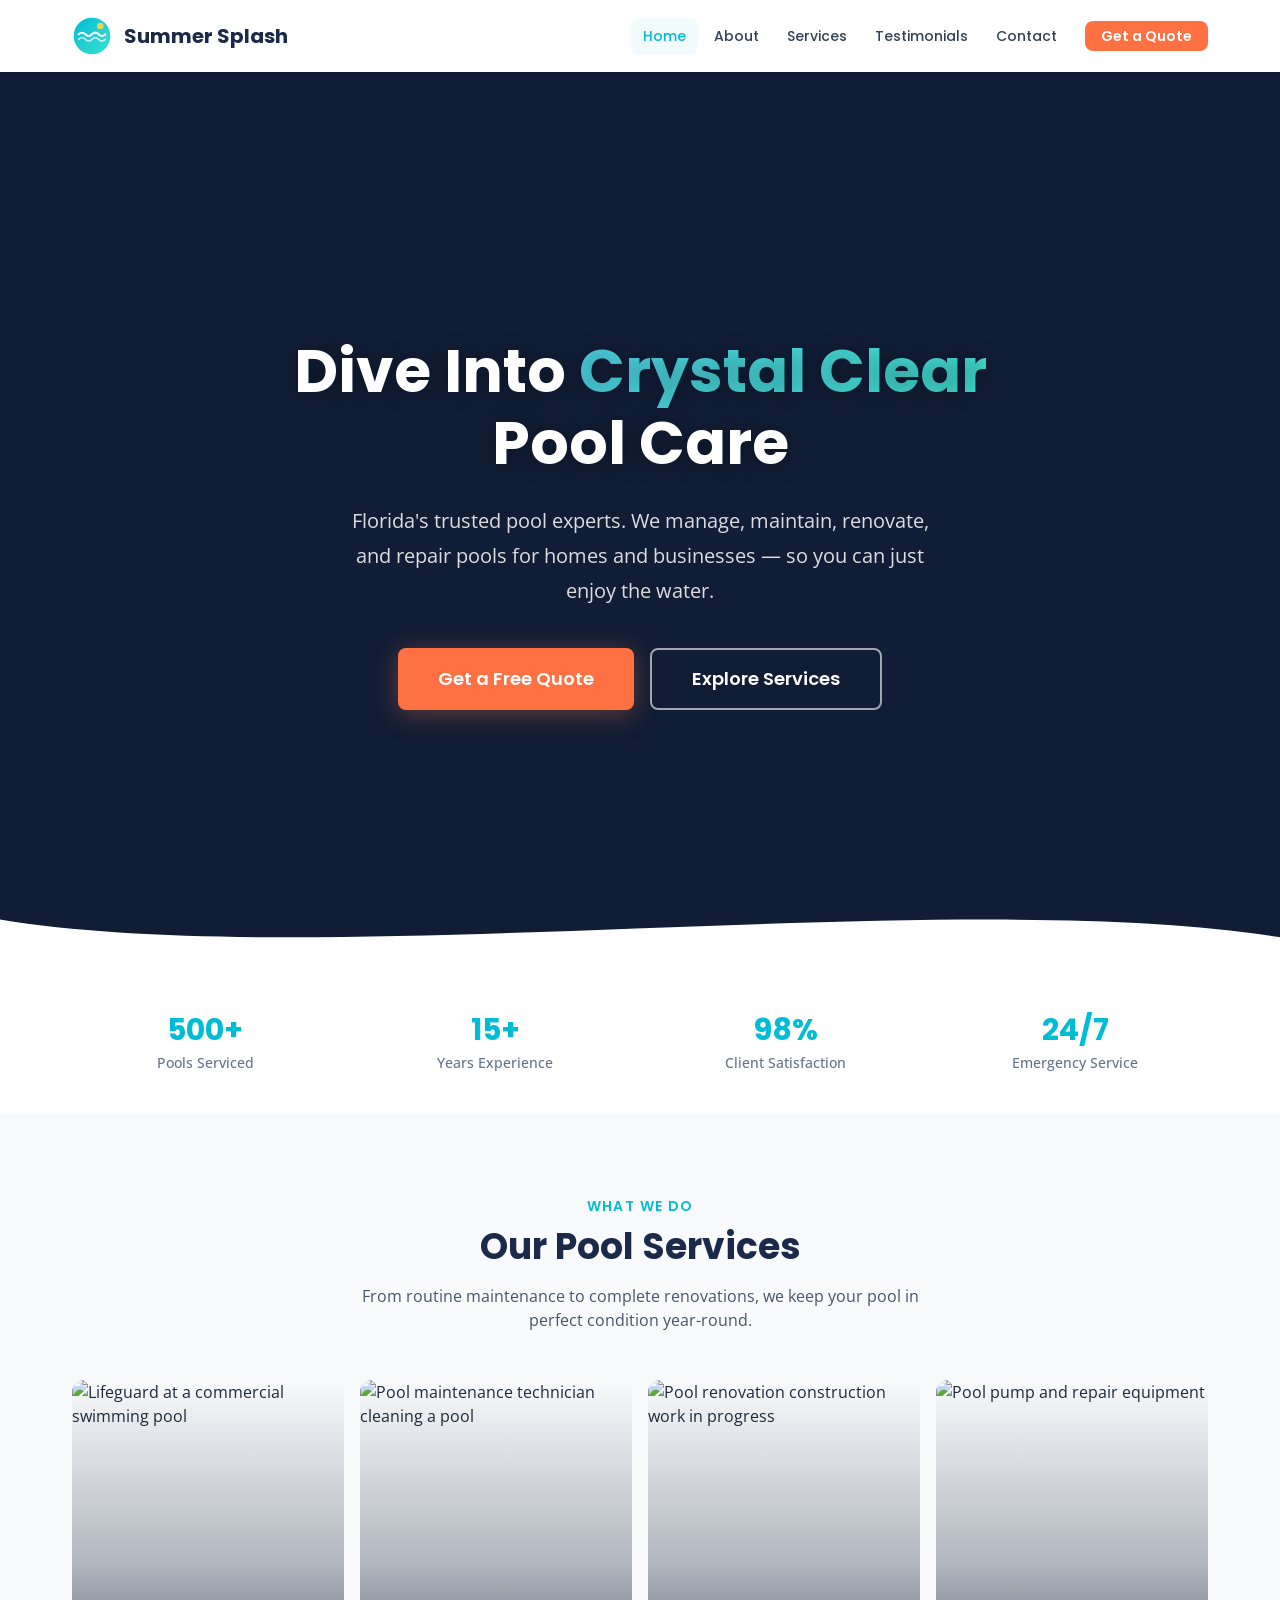
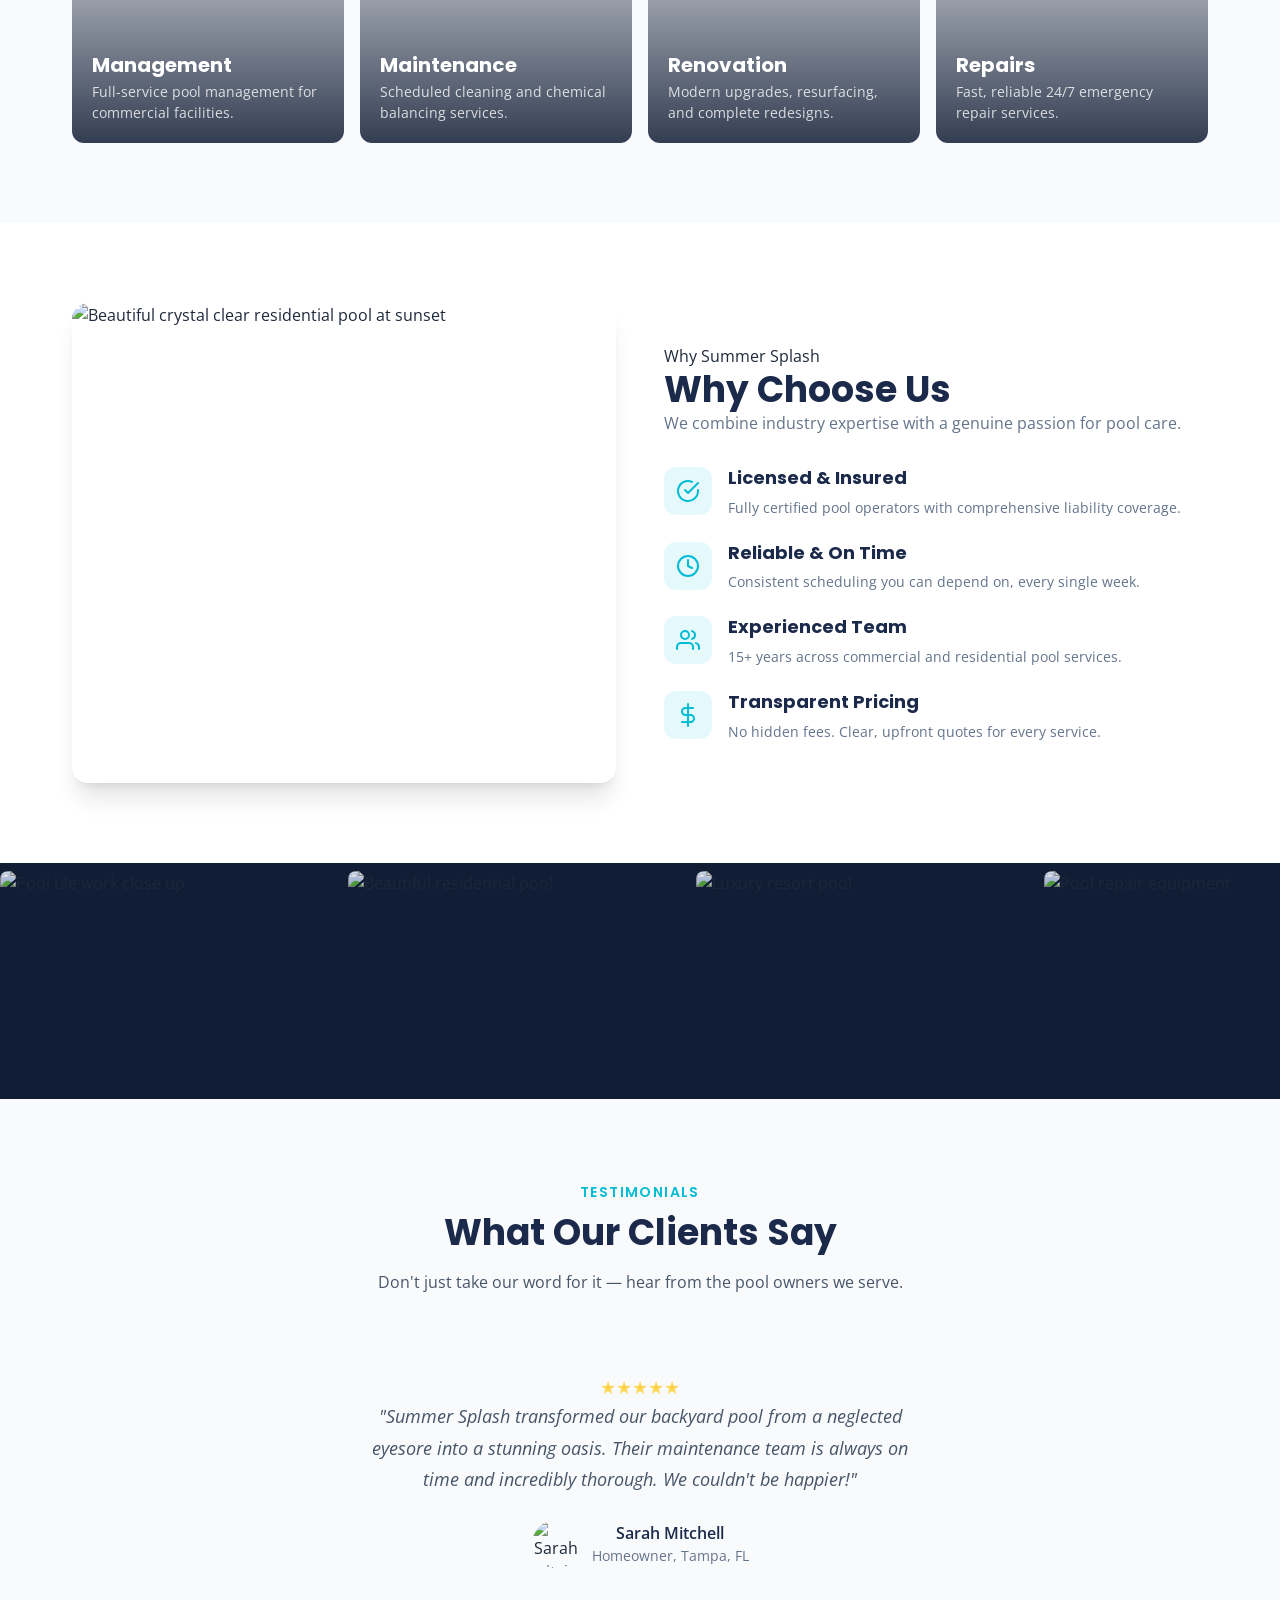
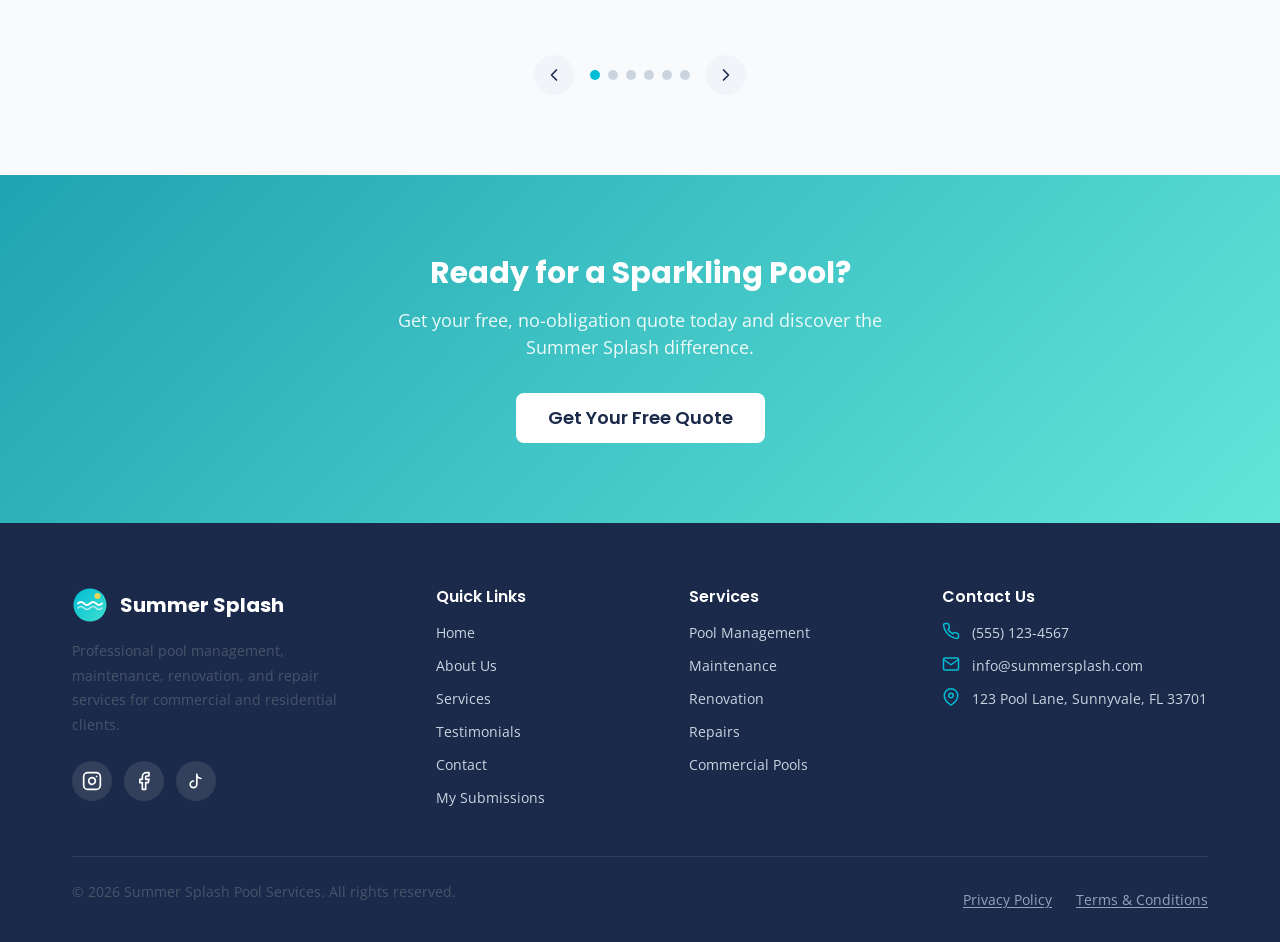
==== index.html @ 6fe44b3b "Initial commit: Summer Splash Pool Services website Full static website with vanilla HTML/CSS/JS and" ====
<!DOCTYPE html>
<html lang="en">
<head>
  <meta charset="UTF-8">
  <meta name="viewport" content="width=device-width, initial-scale=1.0">
  <title>Summer Splash Pool Services – Professional Pool Management & Maintenance</title>
  <meta name="description" content="Summer Splash provides professional pool management, maintenance, renovation, and repair services for commercial and residential clients in Florida.">

  <!-- Open Graph -->
  <meta property="og:type" content="website">
  <meta property="og:title" content="Summer Splash Pool Services – Professional Pool Management & Maintenance">
  <meta property="og:description" content="Summer Splash provides professional pool management, maintenance, renovation, and repair services for commercial and residential clients in Florida.">
  <meta property="og:url" content="https://summersplash.com/">
  <meta property="og:image" content="https://summersplash.com/assets/og-image.jpg">
  <meta property="og:site_name" content="Summer Splash Pool Services">

  <!-- Fonts -->
  <link rel="preconnect" href="https://fonts.googleapis.com">
  <link rel="preconnect" href="https://fonts.gstatic.com" crossorigin>
  <link href="https://fonts.googleapis.com/css2?family=Open+Sans:wght@400;500;600&family=Poppins:wght@500;600;700&display=swap" rel="stylesheet">

  <!-- CSS -->
  <link rel="stylesheet" href="css/variables.css">
  <link rel="stylesheet" href="css/reset.css">
  <link rel="stylesheet" href="css/typography.css">
  <link rel="stylesheet" href="css/layout.css">
  <link rel="stylesheet" href="css/utilities.css">
  <link rel="stylesheet" href="css/components.css">
  <link rel="stylesheet" href="css/header.css">
  <link rel="stylesheet" href="css/footer.css">
  <link rel="stylesheet" href="css/home.css">

  <!-- Favicon -->
  <link rel="icon" href="assets/icons/favicon.ico">

  <!-- JS -->
  <script type="module" src="js/main.js"></script>
</head>
<body data-page="index">
  <div class="page-wrapper">
    <div id="header-slot"></div>

    <main id="main-content">
      <!-- Hero -->
      <section class="hero">
        <div class="hero__bg" aria-hidden="true"></div>
        <div class="container hero__content">
          <h1 class="hero__title">Dive Into <span>Crystal Clear</span> Pool Care</h1>
          <p class="hero__text">Florida's trusted pool experts. We manage, maintain, renovate, and repair pools for homes and businesses — so you can just enjoy the water.</p>
          <div class="hero__actions">
            <a href="contact.html" class="btn btn--cta btn--lg">Get a Free Quote</a>
            <a href="services.html" class="btn btn--secondary btn--lg" style="border-color: rgba(255,255,255,0.6); color: #fff;">Explore Services</a>
          </div>
        </div>
        <svg class="hero__wave" viewBox="0 0 1440 100" preserveAspectRatio="none" aria-hidden="true">
          <path fill="currentColor" d="M0,40 C360,100 1080,0 1440,60 L1440,100 L0,100 Z"/>
        </svg>
      </section>

      <!-- Stats -->
      <section class="stats section--sm">
        <div class="container">
          <div class="stats__grid">
            <div class="stats__item animate-on-scroll">
              <h3>500+</h3>
              <p>Pools Serviced</p>
            </div>
            <div class="stats__item animate-on-scroll animate-delay-1">
              <h3>15+</h3>
              <p>Years Experience</p>
            </div>
            <div class="stats__item animate-on-scroll animate-delay-2">
              <h3>98%</h3>
              <p>Client Satisfaction</p>
            </div>
            <div class="stats__item animate-on-scroll animate-delay-3">
              <h3>24/7</h3>
              <p>Emergency Service</p>
            </div>
          </div>
        </div>
      </section>

      <!-- Services Preview -->
      <section class="section section--gray services-preview">
        <div class="container">
          <div class="section-header">
            <span class="label">What We Do</span>
            <h2>Our Pool Services</h2>
            <p>From routine maintenance to complete renovations, we keep your pool in perfect condition year-round.</p>
          </div>
          <div class="services-grid">
            <a href="services.html" class="service-tile animate-on-scroll">
              <img src="https://images.unsplash.com/photo-1530549387789-4c1017266635?w=600&q=80" alt="Lifeguard at a commercial swimming pool" loading="lazy" width="600" height="400">
              <div class="service-tile__overlay">
                <h3>Management</h3>
                <p>Full-service pool management for commercial facilities.</p>
              </div>
            </a>
            <a href="services.html" class="service-tile animate-on-scroll animate-delay-1">
              <img src="https://images.unsplash.com/photo-1572331165267-854da2b021b1?w=600&q=80" alt="Pool maintenance technician cleaning a pool" loading="lazy" width="600" height="400">
              <div class="service-tile__overlay">
                <h3>Maintenance</h3>
                <p>Scheduled cleaning and chemical balancing services.</p>
              </div>
            </a>
            <a href="services.html" class="service-tile animate-on-scroll animate-delay-2">
              <img src="https://images.unsplash.com/photo-1504309092620-4d0ec726efa4?w=600&q=80" alt="Pool renovation construction work in progress" loading="lazy" width="600" height="400">
              <div class="service-tile__overlay">
                <h3>Renovation</h3>
                <p>Modern upgrades, resurfacing, and complete redesigns.</p>
              </div>
            </a>
            <a href="services.html" class="service-tile animate-on-scroll animate-delay-3">
              <img src="https://images.unsplash.com/photo-1585704032915-c3400ca199e7?w=600&q=80" alt="Pool pump and repair equipment" loading="lazy" width="600" height="400">
              <div class="service-tile__overlay">
                <h3>Repairs</h3>
                <p>Fast, reliable 24/7 emergency repair services.</p>
              </div>
            </a>
          </div>
        </div>
      </section>

      <!-- Why Choose Us — Image + Text split -->
      <section class="section why-us-section">
        <div class="container">
          <div class="why-us-split">
            <div class="why-us-split__image animate-on-scroll">
              <img src="https://images.unsplash.com/photo-1575429198097-0414ec08e8cd?w=800&q=80" alt="Beautiful crystal clear residential pool at sunset" loading="lazy" width="800" height="600">
            </div>
            <div class="why-us-split__content">
              <span class="label">Why Summer Splash</span>
              <h2>Why Choose Us</h2>
              <p style="margin-bottom: var(--space-8); color: var(--color-gray-500);">We combine industry expertise with a genuine passion for pool care.</p>
              <div class="why-us__list">
                <div class="why-us__item animate-on-scroll">
                  <div class="why-us__icon">
                    <svg width="24" height="24" viewBox="0 0 24 24" fill="none" stroke="currentColor" stroke-width="2" stroke-linecap="round" stroke-linejoin="round"><path d="M22 11.08V12a10 10 0 1 1-5.93-9.14"/><polyline points="22 4 12 14.01 9 11.01"/></svg>
                  </div>
                  <div class="why-us__content">
                    <h3>Licensed & Insured</h3>
                    <p>Fully certified pool operators with comprehensive liability coverage.</p>
                  </div>
                </div>
                <div class="why-us__item animate-on-scroll animate-delay-1">
                  <div class="why-us__icon">
                    <svg width="24" height="24" viewBox="0 0 24 24" fill="none" stroke="currentColor" stroke-width="2" stroke-linecap="round" stroke-linejoin="round"><circle cx="12" cy="12" r="10"/><polyline points="12 6 12 12 16 14"/></svg>
                  </div>
                  <div class="why-us__content">
                    <h3>Reliable & On Time</h3>
                    <p>Consistent scheduling you can depend on, every single week.</p>
                  </div>
                </div>
                <div class="why-us__item animate-on-scroll animate-delay-2">
                  <div class="why-us__icon">
                    <svg width="24" height="24" viewBox="0 0 24 24" fill="none" stroke="currentColor" stroke-width="2" stroke-linecap="round" stroke-linejoin="round"><path d="M17 21v-2a4 4 0 0 0-4-4H5a4 4 0 0 0-4 4v2"/><circle cx="9" cy="7" r="4"/><path d="M23 21v-2a4 4 0 0 0-3-3.87"/><path d="M16 3.13a4 4 0 0 1 0 7.75"/></svg>
                  </div>
                  <div class="why-us__content">
                    <h3>Experienced Team</h3>
                    <p>15+ years across commercial and residential pool services.</p>
                  </div>
                </div>
                <div class="why-us__item animate-on-scroll animate-delay-3">
                  <div class="why-us__icon">
                    <svg width="24" height="24" viewBox="0 0 24 24" fill="none" stroke="currentColor" stroke-width="2" stroke-linecap="round" stroke-linejoin="round"><line x1="12" y1="1" x2="12" y2="23"/><path d="M17 5H9.5a3.5 3.5 0 0 0 0 7h5a3.5 3.5 0 0 1 0 7H6"/></svg>
                  </div>
                  <div class="why-us__content">
                    <h3>Transparent Pricing</h3>
                    <p>No hidden fees. Clear, upfront quotes for every service.</p>
                  </div>
                </div>
              </div>
            </div>
          </div>
        </div>
      </section>

      <!-- Gallery Strip -->
      <section class="gallery-strip" aria-label="Pool gallery">
        <div class="gallery-strip__track">
          <img src="https://images.unsplash.com/photo-1562844282-8db96e3e0a2a?w=500&q=80" alt="Pool tile work close up" loading="lazy" width="500" height="300">
          <img src="https://images.unsplash.com/photo-1600596542815-ffad4c1539a9?w=500&q=80" alt="Beautiful residential pool" loading="lazy" width="500" height="300">
          <img src="https://images.unsplash.com/photo-1519643381401-22c77e60520e?w=500&q=80" alt="Luxury resort pool" loading="lazy" width="500" height="300">
          <img src="https://images.unsplash.com/photo-1581578017093-cd30fce4eeb7?w=500&q=80" alt="Pool repair equipment" loading="lazy" width="500" height="300">
          <img src="https://images.unsplash.com/photo-1507525428034-b723cf961d3e?w=500&q=80" alt="Tropical pool setting" loading="lazy" width="500" height="300">
        </div>
      </section>

      <!-- Testimonial Carousel -->
      <section class="section section--gray">
        <div class="container">
          <div class="section-header">
            <span class="label">Testimonials</span>
            <h2>What Our Clients Say</h2>
            <p>Don't just take our word for it — hear from the pool owners we serve.</p>
          </div>
          <div class="carousel" id="testimonial-carousel">
            <div class="carousel__track"></div>
            <div class="carousel__controls">
              <button class="carousel__btn carousel__btn--prev" aria-label="Previous testimonial">
                <svg width="20" height="20" viewBox="0 0 24 24" fill="none" stroke="currentColor" stroke-width="2" stroke-linecap="round" stroke-linejoin="round"><polyline points="15 18 9 12 15 6"/></svg>
              </button>
              <div class="carousel__dots"></div>
              <button class="carousel__btn carousel__btn--next" aria-label="Next testimonial">
                <svg width="20" height="20" viewBox="0 0 24 24" fill="none" stroke="currentColor" stroke-width="2" stroke-linecap="round" stroke-linejoin="round"><polyline points="9 18 15 12 9 6"/></svg>
              </button>
            </div>
          </div>
        </div>
      </section>

      <!-- CTA Banner -->
      <section class="section cta-banner cta-banner--photo">
        <div class="cta-banner__bg" aria-hidden="true"></div>
        <div class="container" style="position:relative; z-index:1;">
          <h2>Ready for a Sparkling Pool?</h2>
          <p>Get your free, no-obligation quote today and discover the Summer Splash difference.</p>
          <a href="contact.html" class="btn btn--white btn--lg">Get Your Free Quote</a>
        </div>
      </section>
    </main>

    <div id="footer-slot"></div>
  </div>
</body>
</html>
---- css/variables.css ----
/* ==========================================================================
   Design Tokens – Summer Splash Pool Services
   ========================================================================== */

:root {
  /* Brand Colors */
  --color-navy: #1B2A4A;
  --color-navy-light: #2A3F6A;
  --color-navy-dark: #111D35;
  --color-aqua: #00BCD4;
  --color-aqua-light: #4DD0E1;
  --color-aqua-dark: #0097A7;
  --color-turquoise: #40E0D0;
  --color-yellow: #FFD54F;
  --color-yellow-dark: #FFC107;
  --color-coral: #FF7043;
  --color-coral-dark: #E64A19;
  --color-white: #FFFFFF;
  --color-gray-50: #F8FAFC;
  --color-gray-100: #F1F5F9;
  --color-gray-200: #E2E8F0;
  --color-gray-300: #CBD5E1;
  --color-gray-400: #94A3B8;
  --color-gray-500: #64748B;
  --color-gray-600: #475569;
  --color-gray-700: #334155;
  --color-gray-800: #1E293B;
  --color-gray-900: #0F172A;
  --color-black: #000000;

  /* Semantic Colors */
  --color-primary: var(--color-navy);
  --color-secondary: var(--color-aqua);
  --color-accent: var(--color-turquoise);
  --color-highlight: var(--color-yellow);
  --color-cta: var(--color-coral);
  --color-success: #22C55E;
  --color-error: #EF4444;
  --color-warning: var(--color-yellow-dark);

  /* Typography */
  --font-heading: 'Poppins', sans-serif;
  --font-body: 'Open Sans', sans-serif;

  --text-xs: 0.75rem;
  --text-sm: 0.875rem;
  --text-base: 1rem;
  --text-lg: 1.125rem;
  --text-xl: 1.25rem;
  --text-2xl: 1.5rem;
  --text-3xl: 1.875rem;
  --text-4xl: 2.25rem;
  --text-5xl: 3rem;
  --text-6xl: 3.75rem;

  --leading-tight: 1.2;
  --leading-normal: 1.5;
  --leading-relaxed: 1.75;

  --weight-regular: 400;
  --weight-medium: 500;
  --weight-semibold: 600;
  --weight-bold: 700;

  /* Spacing */
  --space-1: 0.25rem;
  --space-2: 0.5rem;
  --space-3: 0.75rem;
  --space-4: 1rem;
  --space-5: 1.25rem;
  --space-6: 1.5rem;
  --space-8: 2rem;
  --space-10: 2.5rem;
  --space-12: 3rem;
  --space-16: 4rem;
  --space-20: 5rem;
  --space-24: 6rem;

  /* Layout */
  --container-sm: 640px;
  --container-md: 768px;
  --container-lg: 1024px;
  --container-xl: 1200px;
  --container-2xl: 1400px;

  /* Borders */
  --radius-sm: 4px;
  --radius-md: 8px;
  --radius-lg: 12px;
  --radius-xl: 16px;
  --radius-full: 9999px;

  /* Shadows */
  --shadow-sm: 0 1px 2px rgba(0, 0, 0, 0.05);
  --shadow-md: 0 4px 6px -1px rgba(0, 0, 0, 0.1), 0 2px 4px -2px rgba(0, 0, 0, 0.1);
  --shadow-lg: 0 10px 15px -3px rgba(0, 0, 0, 0.1), 0 4px 6px -4px rgba(0, 0, 0, 0.1);
  --shadow-xl: 0 20px 25px -5px rgba(0, 0, 0, 0.1), 0 8px 10px -6px rgba(0, 0, 0, 0.1);

  /* Transitions */
  --transition-fast: 150ms ease;
  --transition-base: 250ms ease;
  --transition-slow: 400ms ease;

  /* Z-Index Scale */
  --z-dropdown: 100;
  --z-sticky: 200;
  --z-overlay: 300;
  --z-modal: 400;
  --z-toast: 500;

  /* Header */
  --header-height: 72px;
}
---- css/typography.css ----
/* ==========================================================================
   Typography – Google Fonts + Type Scale
   ========================================================================== */

body {
  font-family: var(--font-body);
  font-size: var(--text-base);
  color: var(--color-gray-800);
  line-height: var(--leading-normal);
}

h1, h2, h3, h4, h5, h6 {
  font-family: var(--font-heading);
  font-weight: var(--weight-bold);
  line-height: var(--leading-tight);
  color: var(--color-navy);
}

h1 {
  font-size: var(--text-4xl);
}

h2 {
  font-size: var(--text-3xl);
}

h3 {
  font-size: var(--text-2xl);
}

h4 {
  font-size: var(--text-xl);
}

h5 {
  font-size: var(--text-lg);
}

h6 {
  font-size: var(--text-base);
  font-weight: var(--weight-semibold);
}

p {
  margin-bottom: var(--space-4);
  color: var(--color-gray-600);
}

p:last-child {
  margin-bottom: 0;
}

a:not([class]) {
  color: var(--color-aqua-dark);
  text-decoration: underline;
  text-underline-offset: 2px;
  transition: color var(--transition-fast);
}

a:not([class]):hover {
  color: var(--color-aqua);
}

a:not([class]):focus-visible {
  outline: 2px solid var(--color-aqua);
  outline-offset: 2px;
  border-radius: var(--radius-sm);
}

strong {
  font-weight: var(--weight-semibold);
}

small {
  font-size: var(--text-sm);
}

.text-lead {
  font-size: var(--text-lg);
  line-height: var(--leading-relaxed);
  color: var(--color-gray-500);
}

@media (min-width: 768px) {
  h1 {
    font-size: var(--text-5xl);
  }

  h2 {
    font-size: var(--text-4xl);
  }

  h3 {
    font-size: var(--text-3xl);
  }
}

@media (min-width: 1024px) {
  h1 {
    font-size: var(--text-6xl);
  }
}
---- css/layout.css ----
/* ==========================================================================
   Layout – Grid, Containers, Sections
   ========================================================================== */

.page-wrapper {
  display: flex;
  flex-direction: column;
  min-height: 100vh;
}

.page-wrapper > main {
  flex: 1;
}

.container {
  width: 100%;
  max-width: var(--container-xl);
  margin-inline: auto;
  padding-inline: var(--space-4);
}

.container--sm {
  max-width: var(--container-sm);
}

.container--md {
  max-width: var(--container-md);
}

.container--lg {
  max-width: var(--container-lg);
}

.container--2xl {
  max-width: var(--container-2xl);
}

.section {
  padding-block: var(--space-16);
}

.section--sm {
  padding-block: var(--space-10);
}

.section--lg {
  padding-block: var(--space-20);
}

.section--navy {
  background-color: var(--color-navy);
  color: var(--color-white);
}

.section--navy h2,
.section--navy h3,
.section--navy h4 {
  color: var(--color-white);
}

.section--navy p {
  color: var(--color-gray-300);
}

.section--gray {
  background-color: var(--color-gray-50);
}

.section-header {
  text-align: center;
  margin-bottom: var(--space-12);
}

.section-header h2 {
  margin-bottom: var(--space-4);
}

.section-header p {
  max-width: 600px;
  margin-inline: auto;
}

.section-header .label {
  display: inline-block;
  font-family: var(--font-heading);
  font-size: var(--text-sm);
  font-weight: var(--weight-semibold);
  text-transform: uppercase;
  letter-spacing: 0.1em;
  color: var(--color-aqua);
  margin-bottom: var(--space-2);
}

/* Grid Helpers */
.grid {
  display: grid;
  gap: var(--space-8);
}

.grid--2 {
  grid-template-columns: repeat(1, 1fr);
}

.grid--3 {
  grid-template-columns: repeat(1, 1fr);
}

.grid--4 {
  grid-template-columns: repeat(1, 1fr);
}

@media (min-width: 640px) {
  .grid--2 {
    grid-template-columns: repeat(2, 1fr);
  }

  .grid--4 {
    grid-template-columns: repeat(2, 1fr);
  }
}

@media (min-width: 768px) {
  .container {
    padding-inline: var(--space-8);
  }

  .grid--3 {
    grid-template-columns: repeat(2, 1fr);
  }

  .section {
    padding-block: var(--space-20);
  }

  .section--lg {
    padding-block: var(--space-24);
  }
}

@media (min-width: 1024px) {
  .grid--3 {
    grid-template-columns: repeat(3, 1fr);
  }

  .grid--4 {
    grid-template-columns: repeat(4, 1fr);
  }
}
---- css/utilities.css ----
/* ==========================================================================
   Utility Classes
   ========================================================================== */

/* Screen Reader Only */
.sr-only {
  position: absolute;
  width: 1px;
  height: 1px;
  padding: 0;
  margin: -1px;
  overflow: hidden;
  clip: rect(0, 0, 0, 0);
  white-space: nowrap;
  border-width: 0;
}

/* Text Alignment */
.text-center { text-align: center; }
.text-left { text-align: left; }
.text-right { text-align: right; }

/* Spacing */
.mt-0 { margin-top: 0; }
.mt-4 { margin-top: var(--space-4); }
.mt-8 { margin-top: var(--space-8); }
.mb-0 { margin-bottom: 0; }
.mb-4 { margin-bottom: var(--space-4); }
.mb-8 { margin-bottom: var(--space-8); }

/* Flex */
.flex { display: flex; }
.flex-center {
  display: flex;
  align-items: center;
  justify-content: center;
}
.flex-between {
  display: flex;
  align-items: center;
  justify-content: space-between;
}
.flex-wrap { flex-wrap: wrap; }
.gap-2 { gap: var(--space-2); }
.gap-4 { gap: var(--space-4); }
.gap-6 { gap: var(--space-6); }
.gap-8 { gap: var(--space-8); }

/* Scroll Animations */
.animate-on-scroll {
  opacity: 0;
  transform: translateY(24px);
  transition: opacity 0.6s ease, transform 0.6s ease;
}

.animate-on-scroll.is-visible {
  opacity: 1;
  transform: translateY(0);
}

.animate-on-scroll.animate-delay-1 { transition-delay: 0.1s; }
.animate-on-scroll.animate-delay-2 { transition-delay: 0.2s; }
.animate-on-scroll.animate-delay-3 { transition-delay: 0.3s; }
.animate-on-scroll.animate-delay-4 { transition-delay: 0.4s; }

/* Focus Visible */
:focus-visible {
  outline: 2px solid var(--color-aqua);
  outline-offset: 2px;
}

/* Skip Link */
.skip-link {
  position: absolute;
  top: -100%;
  left: var(--space-4);
  z-index: var(--z-toast);
  padding: var(--space-3) var(--space-6);
  background: var(--color-navy);
  color: var(--color-white);
  font-weight: var(--weight-semibold);
  border-radius: 0 0 var(--radius-md) var(--radius-md);
  transition: top var(--transition-fast);
}

.skip-link:focus {
  top: 0;
}
---- css/components.css ----
/* ==========================================================================
   Reusable Components – Buttons, Cards, Forms, Modals
   ========================================================================== */

/* --- Buttons --- */
.btn {
  display: inline-flex;
  align-items: center;
  justify-content: center;
  gap: var(--space-2);
  padding: var(--space-3) var(--space-6);
  font-family: var(--font-heading);
  font-size: var(--text-base);
  font-weight: var(--weight-semibold);
  line-height: 1;
  border-radius: var(--radius-md);
  transition: background-color var(--transition-fast), color var(--transition-fast), transform var(--transition-fast), box-shadow var(--transition-fast);
  white-space: nowrap;
}

.btn:hover {
  transform: translateY(-1px);
  box-shadow: var(--shadow-md);
}

.btn:active {
  transform: translateY(0);
}

.btn--primary {
  background-color: var(--color-aqua);
  color: var(--color-white);
}

.btn--primary:hover {
  background-color: var(--color-aqua-dark);
}

.btn--secondary {
  background-color: transparent;
  color: var(--color-aqua);
  border: 2px solid var(--color-aqua);
}

.btn--secondary:hover {
  background-color: var(--color-aqua);
  color: var(--color-white);
}

.btn--cta {
  background-color: var(--color-coral);
  color: var(--color-white);
}

.btn--cta:hover {
  background-color: var(--color-coral-dark);
}

.btn--white {
  background-color: var(--color-white);
  color: var(--color-navy);
}

.btn--white:hover {
  background-color: var(--color-gray-100);
}

.btn--lg {
  padding: var(--space-4) var(--space-8);
  font-size: var(--text-lg);
}

.btn--sm {
  padding: var(--space-2) var(--space-4);
  font-size: var(--text-sm);
}

.btn--icon {
  padding: var(--space-2);
  border-radius: var(--radius-full);
}

/* --- Cards --- */
.card {
  background: var(--color-white);
  border-radius: var(--radius-lg);
  box-shadow: var(--shadow-sm);
  overflow: hidden;
  transition: transform var(--transition-base), box-shadow var(--transition-base);
}

.card:hover {
  transform: translateY(-4px);
  box-shadow: var(--shadow-lg);
}

.card__image {
  width: 100%;
  height: 200px;
  object-fit: cover;
}

.card__body {
  padding: var(--space-6);
}

.card__title {
  font-size: var(--text-xl);
  margin-bottom: var(--space-2);
}

.card__text {
  font-size: var(--text-sm);
  color: var(--color-gray-500);
}

/* --- Forms --- */
.form-group {
  margin-bottom: var(--space-6);
}

.form-label {
  display: block;
  font-weight: var(--weight-semibold);
  margin-bottom: var(--space-2);
  color: var(--color-navy);
  font-size: var(--text-sm);
}

.form-input,
.form-textarea,
.form-select {
  width: 100%;
  padding: var(--space-3) var(--space-4);
  border: 2px solid var(--color-gray-200);
  border-radius: var(--radius-md);
  background: var(--color-white);
  font-size: var(--text-base);
  transition: border-color var(--transition-fast), box-shadow var(--transition-fast);
}

.form-input:focus,
.form-textarea:focus,
.form-select:focus {
  outline: none;
  border-color: var(--color-aqua);
  box-shadow: 0 0 0 3px rgba(0, 188, 212, 0.15);
}

.form-input.is-error,
.form-textarea.is-error {
  border-color: var(--color-error);
}

.form-textarea {
  resize: vertical;
  min-height: 120px;
}

.form-error {
  font-size: var(--text-sm);
  color: var(--color-error);
  margin-top: var(--space-1);
  display: none;
}

.form-error.is-visible {
  display: block;
}

.form-checkbox {
  display: flex;
  align-items: flex-start;
  gap: var(--space-3);
  cursor: pointer;
}

.form-checkbox input[type="checkbox"] {
  width: 18px;
  height: 18px;
  margin-top: 2px;
  flex-shrink: 0;
  accent-color: var(--color-aqua);
}

/* --- Modal --- */
.modal-overlay {
  position: fixed;
  inset: 0;
  background: rgba(0, 0, 0, 0.5);
  z-index: var(--z-modal);
  display: flex;
  align-items: center;
  justify-content: center;
  padding: var(--space-4);
  opacity: 0;
  visibility: hidden;
  transition: opacity var(--transition-base), visibility var(--transition-base);
}

.modal-overlay.is-open {
  opacity: 1;
  visibility: visible;
}

.modal {
  background: var(--color-white);
  border-radius: var(--radius-lg);
  width: 100%;
  max-width: 560px;
  max-height: 90vh;
  overflow-y: auto;
  box-shadow: var(--shadow-xl);
  transform: translateY(20px);
  transition: transform var(--transition-base);
}

.modal-overlay.is-open .modal {
  transform: translateY(0);
}

.modal__header {
  display: flex;
  align-items: center;
  justify-content: space-between;
  padding: var(--space-6);
  border-bottom: 1px solid var(--color-gray-200);
}

.modal__header h3 {
  font-size: var(--text-xl);
}

.modal__close {
  width: 32px;
  height: 32px;
  display: flex;
  align-items: center;
  justify-content: center;
  border-radius: var(--radius-full);
  font-size: var(--text-xl);
  color: var(--color-gray-500);
  transition: background-color var(--transition-fast);
}

.modal__close:hover {
  background-color: var(--color-gray-100);
}

.modal__body {
  padding: var(--space-6);
}

.modal__footer {
  display: flex;
  justify-content: flex-end;
  gap: var(--space-3);
  padding: var(--space-4) var(--space-6);
  border-top: 1px solid var(--color-gray-200);
}

/* --- Badge --- */
.badge {
  display: inline-block;
  padding: var(--space-1) var(--space-3);
  font-size: var(--text-xs);
  font-weight: var(--weight-semibold);
  border-radius: var(--radius-full);
  text-transform: uppercase;
  letter-spacing: 0.05em;
}

.badge--aqua {
  background-color: rgba(0, 188, 212, 0.1);
  color: var(--color-aqua-dark);
}

.badge--coral {
  background-color: rgba(255, 112, 67, 0.1);
  color: var(--color-coral-dark);
}

/* --- Star Rating --- */
.stars {
  display: inline-flex;
  gap: 2px;
  color: var(--color-yellow);
  font-size: var(--text-lg);
}
---- css/header.css ----
/* ==========================================================================
   Header – Sticky Navigation
   ========================================================================== */

.header {
  position: fixed;
  top: 0;
  left: 0;
  right: 0;
  height: var(--header-height);
  background: var(--color-white);
  box-shadow: var(--shadow-sm);
  z-index: var(--z-sticky);
  transition: box-shadow var(--transition-base);
}

.header.is-scrolled {
  box-shadow: var(--shadow-md);
}

.header__inner {
  display: flex;
  align-items: center;
  justify-content: space-between;
  height: 100%;
  max-width: var(--container-xl);
  margin-inline: auto;
  padding-inline: var(--space-4);
}

/* Logo */
.header__logo {
  display: flex;
  align-items: center;
  gap: var(--space-3);
  font-family: var(--font-heading);
  font-size: var(--text-xl);
  font-weight: var(--weight-bold);
  color: var(--color-navy);
  text-decoration: none;
  flex-shrink: 0;
}

.header__logo img {
  height: 40px;
  width: auto;
}

.header__logo-text {
  display: none;
}

@media (min-width: 480px) {
  .header__logo-text {
    display: inline;
  }
}

/* Navigation */
.nav {
  display: none;
  position: fixed;
  top: var(--header-height);
  left: 0;
  right: 0;
  bottom: 0;
  background: var(--color-white);
  padding: var(--space-8) var(--space-4);
  overflow-y: auto;
}

.nav.is-open {
  display: block;
}

.nav__list {
  display: flex;
  flex-direction: column;
  gap: var(--space-2);
}

.nav__link {
  display: block;
  padding: var(--space-3) var(--space-4);
  font-family: var(--font-heading);
  font-size: var(--text-lg);
  font-weight: var(--weight-medium);
  color: var(--color-gray-700);
  border-radius: var(--radius-md);
  transition: color var(--transition-fast), background-color var(--transition-fast);
}

.nav__link:hover,
.nav__link.is-active {
  color: var(--color-aqua);
  background-color: rgba(0, 188, 212, 0.05);
}

.nav__cta {
  margin-top: var(--space-4);
}

/* Hamburger */
.hamburger {
  display: flex;
  flex-direction: column;
  justify-content: center;
  gap: 5px;
  width: 28px;
  height: 28px;
  padding: 0;
  z-index: var(--z-sticky);
}

.hamburger__line {
  display: block;
  width: 100%;
  height: 2px;
  background: var(--color-navy);
  border-radius: 2px;
  transition: transform var(--transition-base), opacity var(--transition-base);
}

.hamburger.is-active .hamburger__line:nth-child(1) {
  transform: translateY(7px) rotate(45deg);
}

.hamburger.is-active .hamburger__line:nth-child(2) {
  opacity: 0;
}

.hamburger.is-active .hamburger__line:nth-child(3) {
  transform: translateY(-7px) rotate(-45deg);
}

/* Desktop */
@media (min-width: 768px) {
  .header__inner {
    padding-inline: var(--space-8);
  }
}

@media (min-width: 1024px) {
  .hamburger {
    display: none;
  }

  .nav {
    display: block;
    position: static;
    background: none;
    padding: 0;
    overflow: visible;
  }

  .nav__list {
    flex-direction: row;
    align-items: center;
    gap: var(--space-1);
  }

  .nav__link {
    font-size: var(--text-sm);
    padding: var(--space-2) var(--space-3);
  }

  .nav__cta {
    margin-top: 0;
    margin-left: var(--space-3);
  }
}
---- css/footer.css ----
/* ==========================================================================
   Footer – Navy Background, 4-Column Layout
   ========================================================================== */

.footer {
  background-color: var(--color-navy);
  color: var(--color-gray-300);
  padding-top: var(--space-16);
}

.footer__grid {
  display: grid;
  gap: var(--space-8);
  grid-template-columns: 1fr;
  margin-bottom: var(--space-12);
}

.footer__brand {
  max-width: 280px;
}

.footer__logo {
  display: flex;
  align-items: center;
  gap: var(--space-3);
  margin-bottom: var(--space-4);
}

.footer__logo img {
  height: 36px;
}

.footer__logo-text {
  font-family: var(--font-heading);
  font-size: var(--text-xl);
  font-weight: var(--weight-bold);
  color: var(--color-white);
}

.footer__tagline {
  font-size: var(--text-sm);
  line-height: var(--leading-relaxed);
  margin-bottom: var(--space-6);
}

.footer__social {
  display: flex;
  gap: var(--space-3);
}

.footer__social-link {
  display: flex;
  align-items: center;
  justify-content: center;
  width: 40px;
  height: 40px;
  border-radius: var(--radius-full);
  background: rgba(255, 255, 255, 0.1);
  color: var(--color-white);
  font-size: var(--text-lg);
  transition: background-color var(--transition-fast), transform var(--transition-fast);
}

.footer__social-link:hover {
  background: var(--color-aqua);
  transform: translateY(-2px);
}

.footer__heading {
  font-family: var(--font-heading);
  font-size: var(--text-base);
  font-weight: var(--weight-semibold);
  color: var(--color-white);
  margin-bottom: var(--space-4);
}

.footer__links {
  display: flex;
  flex-direction: column;
  gap: var(--space-3);
}

.footer__link {
  font-size: var(--text-sm);
  color: var(--color-gray-300);
  transition: color var(--transition-fast);
}

.footer__link:hover {
  color: var(--color-aqua);
}

.footer__contact-item {
  display: flex;
  gap: var(--space-3);
  font-size: var(--text-sm);
  margin-bottom: var(--space-3);
}

.footer__contact-icon {
  color: var(--color-aqua);
  flex-shrink: 0;
  width: 18px;
  text-align: center;
}

.footer__bottom {
  border-top: 1px solid rgba(255, 255, 255, 0.1);
  padding-block: var(--space-6);
  display: flex;
  flex-direction: column;
  gap: var(--space-4);
  align-items: center;
  text-align: center;
}

.footer__copyright {
  font-size: var(--text-sm);
}

.footer__legal {
  display: flex;
  gap: var(--space-6);
}

.footer__legal a {
  font-size: var(--text-sm);
  color: var(--color-gray-400);
  transition: color var(--transition-fast);
}

.footer__legal a:hover {
  color: var(--color-aqua);
}

@media (min-width: 640px) {
  .footer__grid {
    grid-template-columns: repeat(2, 1fr);
  }
}

@media (min-width: 1024px) {
  .footer__grid {
    grid-template-columns: 1.5fr 1fr 1fr 1.2fr;
  }

  .footer__bottom {
    flex-direction: row;
    justify-content: space-between;
    text-align: left;
  }
}
---- css/home.css ----
/* ==========================================================================
   Homepage – Hero, Services Preview, CTA Banner, Carousel
   ========================================================================== */

/* --- Hero --- */
.hero {
  position: relative;
  min-height: 100vh;
  display: flex;
  align-items: center;
  justify-content: center;
  background: var(--color-navy-dark);
  overflow: hidden;
  margin-top: var(--header-height);
}

.hero__bg {
  position: absolute;
  inset: 0;
  background-image: url('https://images.unsplash.com/photo-1576013551627-0cc20b96c2a7?w=1920&q=85');
  background-size: cover;
  background-position: center 40%;
  opacity: 0.55;
}

.hero__bg::after {
  content: '';
  position: absolute;
  inset: 0;
  background: linear-gradient(
    180deg,
    rgba(17, 29, 53, 0.4) 0%,
    rgba(17, 29, 53, 0.2) 40%,
    rgba(17, 29, 53, 0.6) 80%,
    rgba(17, 29, 53, 0.95) 100%
  );
}

.hero__content {
  position: relative;
  z-index: 1;
  max-width: 800px;
  padding-block: var(--space-20);
  text-align: center;
}

.hero__title {
  color: var(--color-white);
  font-size: var(--text-5xl);
  line-height: var(--leading-tight);
  margin-bottom: var(--space-6);
  text-shadow: 0 2px 20px rgba(0, 0, 0, 0.3);
}

.hero__title span {
  color: var(--color-aqua-light);
  display: inline;
  background: linear-gradient(135deg, var(--color-aqua-light), var(--color-turquoise));
  -webkit-background-clip: text;
  -webkit-text-fill-color: transparent;
  background-clip: text;
}

.hero__text {
  font-size: var(--text-xl);
  color: rgba(255, 255, 255, 0.85);
  margin-bottom: var(--space-10);
  line-height: var(--leading-relaxed);
  max-width: 600px;
  margin-inline: auto;
}

.hero__actions {
  display: flex;
  flex-wrap: wrap;
  gap: var(--space-4);
  justify-content: center;
}

.hero__actions .btn--cta {
  font-size: var(--text-lg);
  padding: var(--space-5) var(--space-10);
  box-shadow: 0 4px 24px rgba(255, 112, 67, 0.35);
}

.hero__actions .btn--secondary {
  font-size: var(--text-lg);
  padding: var(--space-5) var(--space-10);
}

.hero__wave {
  position: absolute;
  bottom: -1px;
  left: 0;
  right: 0;
  color: var(--color-white);
}

@media (min-width: 768px) {
  .hero__title {
    font-size: var(--text-6xl);
  }
}

@media (max-width: 480px) {
  .hero__title {
    font-size: var(--text-3xl);
  }
  .hero__text {
    font-size: var(--text-lg);
  }
}

/* --- Stats Bar --- */
.stats {
  background: var(--color-white);
  padding-block: var(--space-10);
}

.stats__grid {
  display: grid;
  grid-template-columns: repeat(2, 1fr);
  gap: var(--space-6);
  text-align: center;
}

.stats__item h3 {
  font-size: var(--text-3xl);
  color: var(--color-aqua);
  margin-bottom: var(--space-1);
}

.stats__item p {
  font-size: var(--text-sm);
  font-weight: var(--weight-medium);
  color: var(--color-gray-500);
}

@media (min-width: 768px) {
  .stats__grid {
    grid-template-columns: repeat(4, 1fr);
  }
}

/* --- Services Preview — Tile Grid --- */
.services-grid {
  display: grid;
  grid-template-columns: repeat(2, 1fr);
  gap: var(--space-4);
}

.service-tile {
  position: relative;
  display: block;
  border-radius: var(--radius-lg);
  overflow: hidden;
  aspect-ratio: 4 / 3;
  text-decoration: none;
}

.service-tile img {
  width: 100%;
  height: 100%;
  object-fit: cover;
  display: block;
  transition: transform var(--transition-slow);
}

.service-tile:hover img {
  transform: scale(1.06);
}

.service-tile__overlay {
  position: absolute;
  inset: 0;
  display: flex;
  flex-direction: column;
  justify-content: flex-end;
  padding: var(--space-5);
  background: linear-gradient(
    0deg,
    rgba(17, 29, 53, 0.85) 0%,
    rgba(17, 29, 53, 0.3) 50%,
    transparent 100%
  );
}

.service-tile__overlay h3 {
  color: var(--color-white);
  font-size: var(--text-xl);
  margin-bottom: var(--space-1);
}

.service-tile__overlay p {
  color: rgba(255, 255, 255, 0.8);
  font-size: var(--text-sm);
  line-height: var(--leading-normal);
}

@media (min-width: 1024px) {
  .services-grid {
    grid-template-columns: repeat(4, 1fr);
  }

  .service-tile {
    aspect-ratio: 3 / 4;
  }
}

@media (max-width: 400px) {
  .service-tile__overlay h3 {
    font-size: var(--text-base);
  }
  .service-tile__overlay p {
    display: none;
  }
}

/* --- Why Choose Us — Split layout --- */
.why-us-split {
  display: grid;
  gap: var(--space-12);
  align-items: center;
}

.why-us-split__image {
  border-radius: var(--radius-xl);
  overflow: hidden;
  box-shadow: var(--shadow-xl);
}

.why-us-split__image img {
  width: 100%;
  height: 480px;
  object-fit: cover;
  display: block;
}

.why-us__list {
  display: grid;
  gap: var(--space-6);
}

.why-us__item {
  display: flex;
  gap: var(--space-4);
}

.why-us__icon {
  width: 48px;
  height: 48px;
  flex-shrink: 0;
  display: flex;
  align-items: center;
  justify-content: center;
  border-radius: var(--radius-lg);
  background: rgba(0, 188, 212, 0.1);
  color: var(--color-aqua);
}

.why-us__content h3 {
  font-size: var(--text-lg);
  margin-bottom: var(--space-2);
}

.why-us__content p {
  font-size: var(--text-sm);
  color: var(--color-gray-500);
}

@media (min-width: 768px) {
  .why-us-split {
    grid-template-columns: 1fr 1fr;
  }
}

/* --- Gallery Strip --- */
.gallery-strip {
  overflow: hidden;
  background: var(--color-navy-dark);
  padding-block: var(--space-2);
}

.gallery-strip__track {
  display: flex;
  gap: var(--space-2);
}

.gallery-strip__track img {
  width: 280px;
  height: 180px;
  object-fit: cover;
  flex-shrink: 0;
  border-radius: var(--radius-md);
  opacity: 0.85;
  transition: opacity var(--transition-base), transform var(--transition-base);
}

.gallery-strip__track img:hover {
  opacity: 1;
  transform: scale(1.03);
}

@media (min-width: 768px) {
  .gallery-strip__track img {
    width: 340px;
    height: 220px;
  }
}

/* --- Testimonial Carousel --- */
.carousel {
  position: relative;
  overflow: hidden;
}

.carousel__track {
  display: flex;
  transition: transform 0.5s ease;
}

.carousel__slide {
  min-width: 100%;
  padding-inline: var(--space-4);
}

.carousel__card {
  max-width: 640px;
  margin-inline: auto;
  text-align: center;
  padding: var(--space-8);
}

.carousel__quote {
  font-size: var(--text-lg);
  font-style: italic;
  color: var(--color-gray-600);
  line-height: var(--leading-relaxed);
  margin-bottom: var(--space-6);
}

.carousel__author {
  display: flex;
  align-items: center;
  justify-content: center;
  gap: var(--space-3);
}

.carousel__avatar {
  width: 48px;
  height: 48px;
  border-radius: var(--radius-full);
  object-fit: cover;
}

.carousel__name {
  font-weight: var(--weight-semibold);
  color: var(--color-navy);
}

.carousel__role {
  font-size: var(--text-sm);
  color: var(--color-gray-500);
}

.carousel__controls {
  display: flex;
  justify-content: center;
  align-items: center;
  gap: var(--space-4);
  margin-top: var(--space-6);
}

.carousel__btn {
  width: 40px;
  height: 40px;
  border-radius: var(--radius-full);
  background: var(--color-gray-100);
  color: var(--color-navy);
  display: flex;
  align-items: center;
  justify-content: center;
  transition: background-color var(--transition-fast);
}

.carousel__btn:hover {
  background: var(--color-gray-200);
}

.carousel__dots {
  display: flex;
  gap: var(--space-2);
}

.carousel__dot {
  width: 10px;
  height: 10px;
  border-radius: var(--radius-full);
  background: var(--color-gray-300);
  transition: background-color var(--transition-fast);
  padding: 0;
}

.carousel__dot.is-active {
  background: var(--color-aqua);
}

/* --- CTA Banner --- */
.cta-banner {
  background: linear-gradient(135deg, var(--color-aqua-dark) 0%, var(--color-turquoise) 100%);
  text-align: center;
}

.cta-banner--photo {
  position: relative;
  overflow: hidden;
  background: none;
}

.cta-banner__bg {
  position: absolute;
  inset: 0;
  background-image: url('https://images.unsplash.com/photo-1519643381401-22c77e60520e?w=1600&q=80');
  background-size: cover;
  background-position: center;
}

.cta-banner__bg::after {
  content: '';
  position: absolute;
  inset: 0;
  background: linear-gradient(135deg, rgba(0, 151, 167, 0.88) 0%, rgba(64, 224, 208, 0.82) 100%);
}

.cta-banner h2 {
  color: var(--color-white);
  margin-bottom: var(--space-4);
  font-size: var(--text-3xl);
}

.cta-banner p {
  color: rgba(255, 255, 255, 0.9);
  font-size: var(--text-lg);
  margin-bottom: var(--space-8);
  max-width: 500px;
  margin-inline: auto;
}
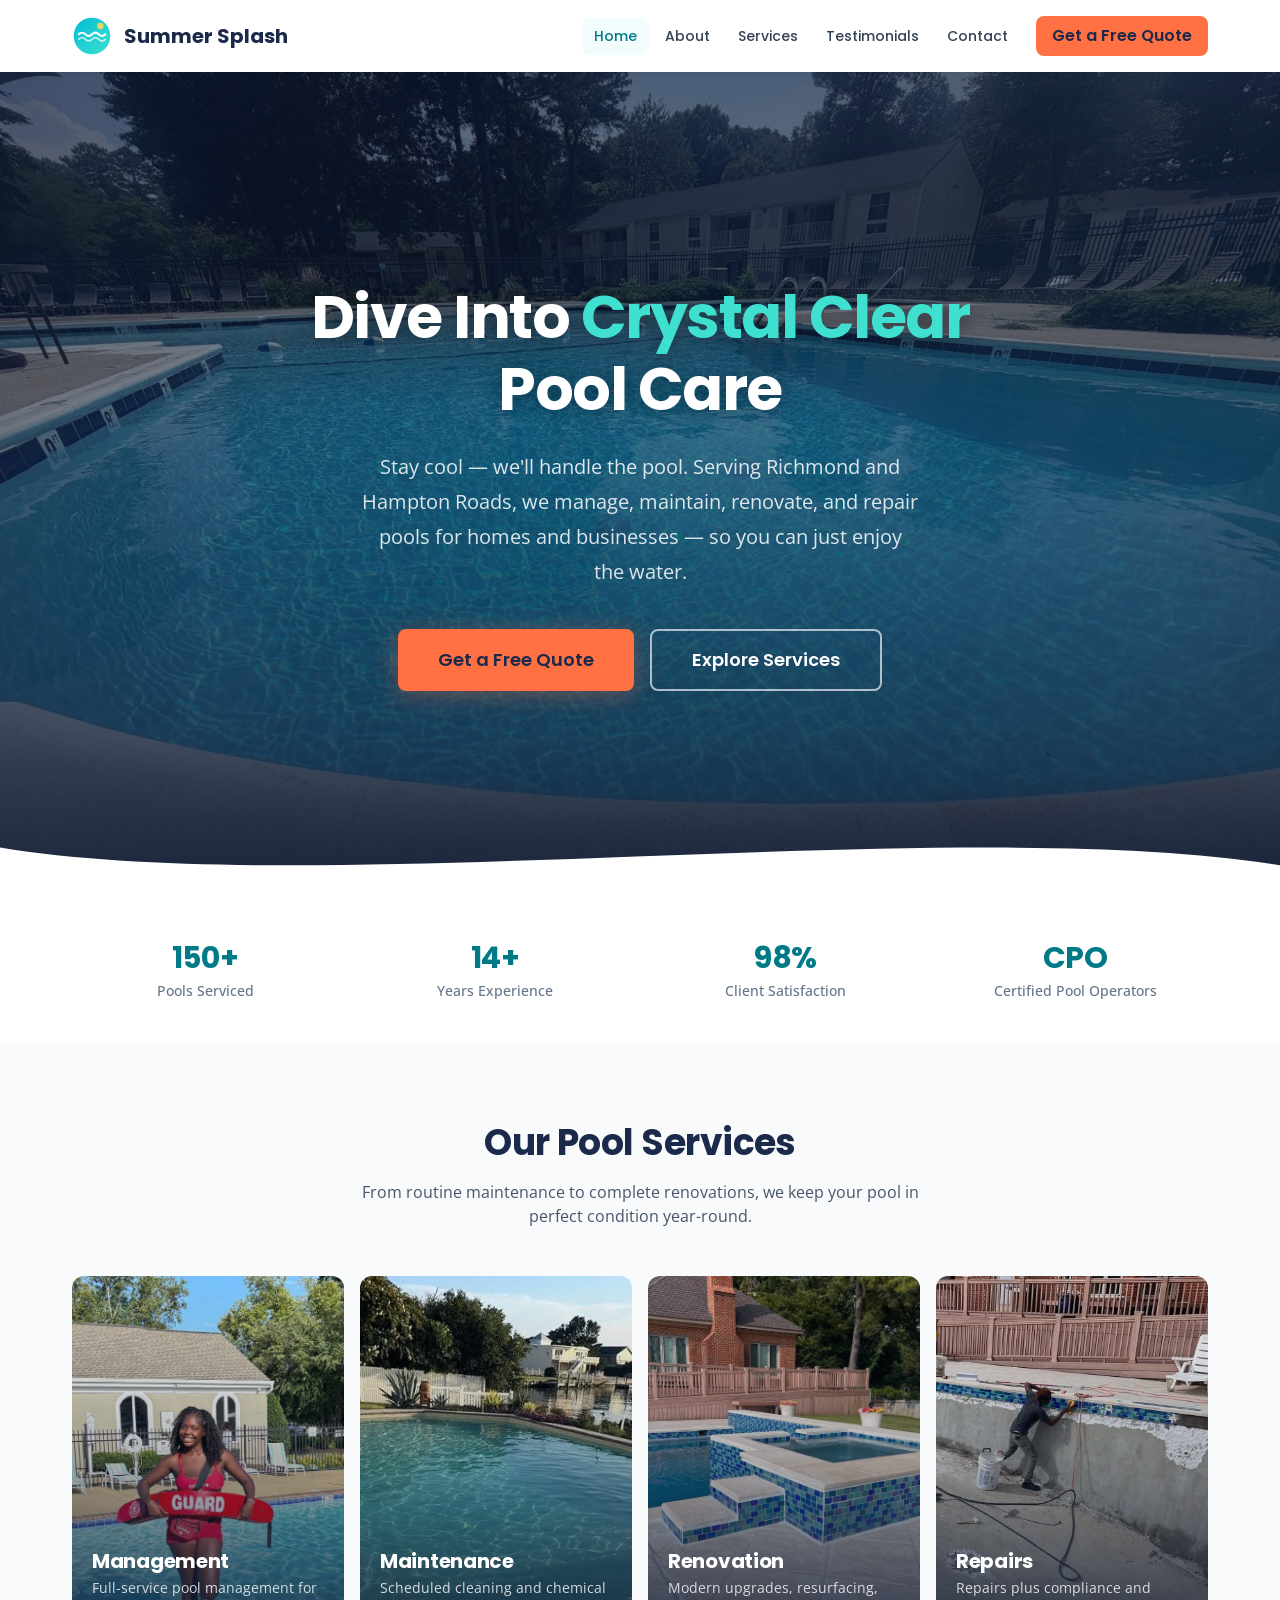
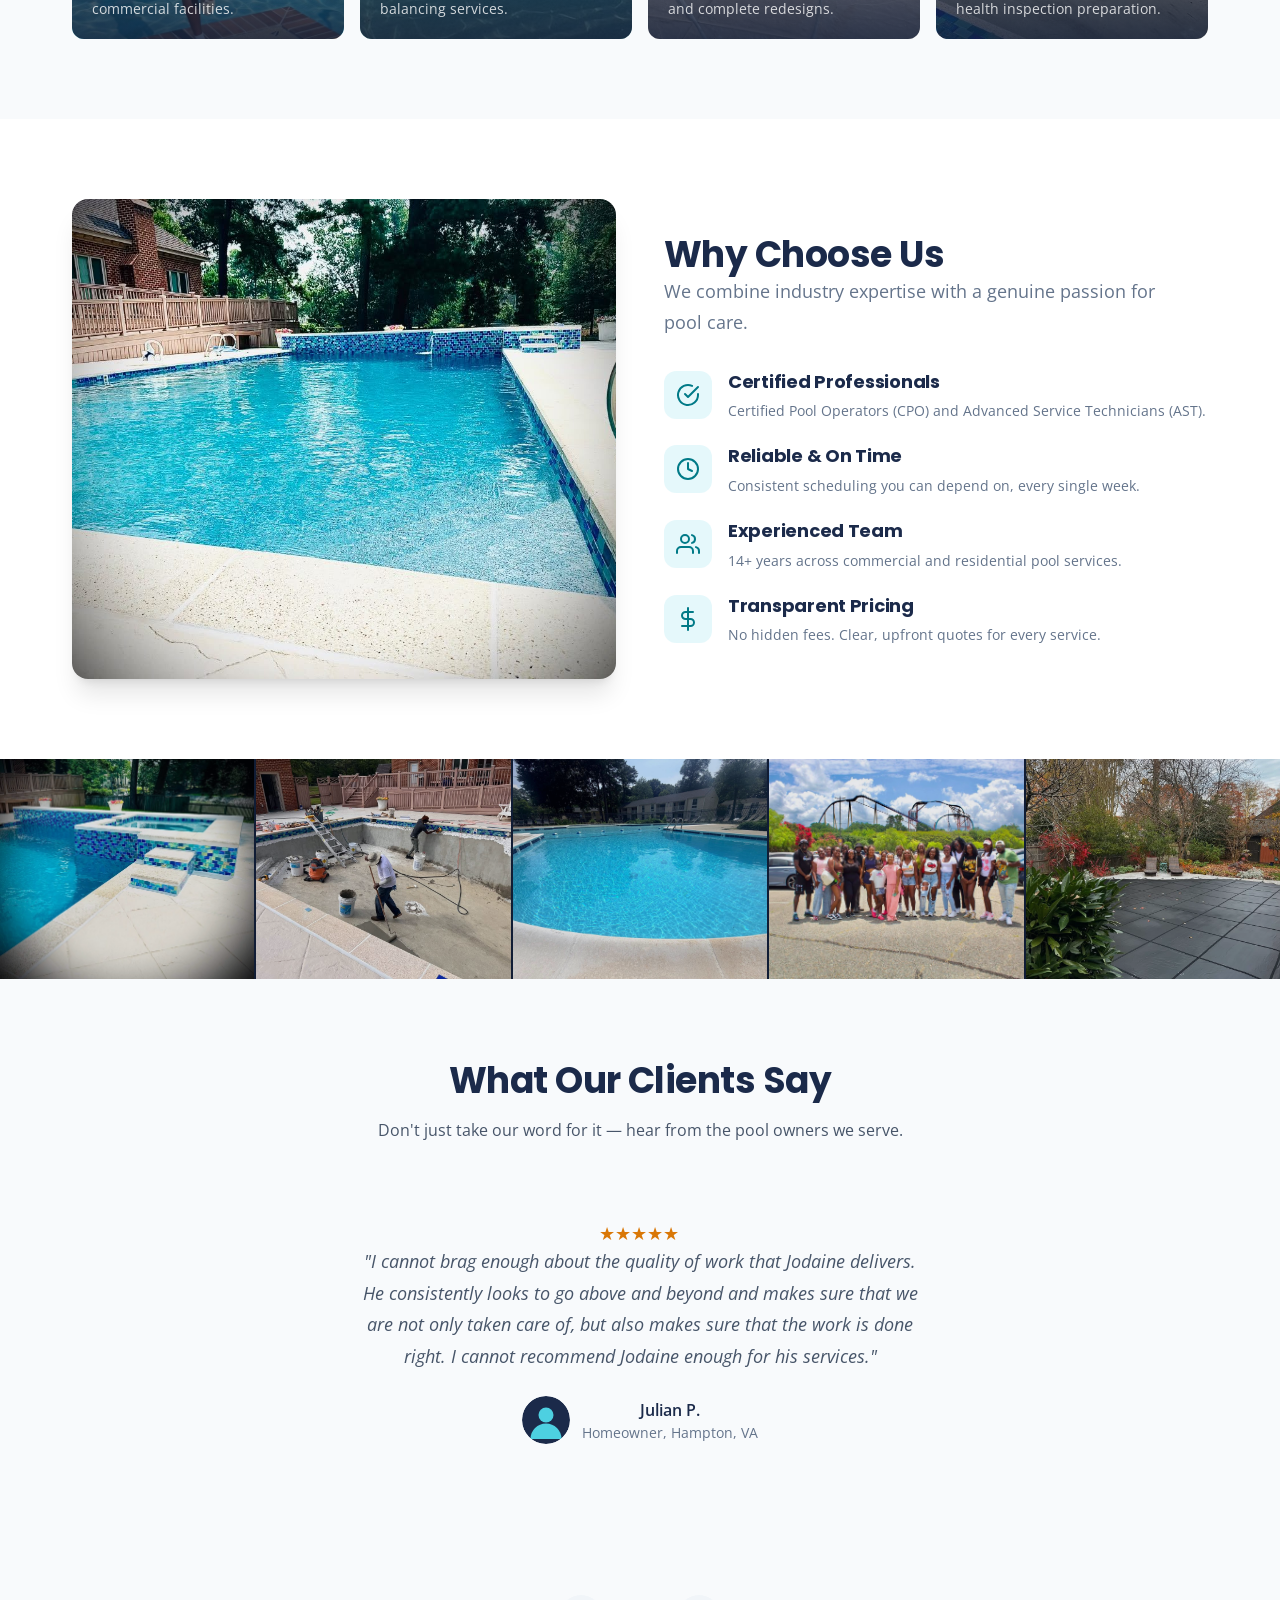
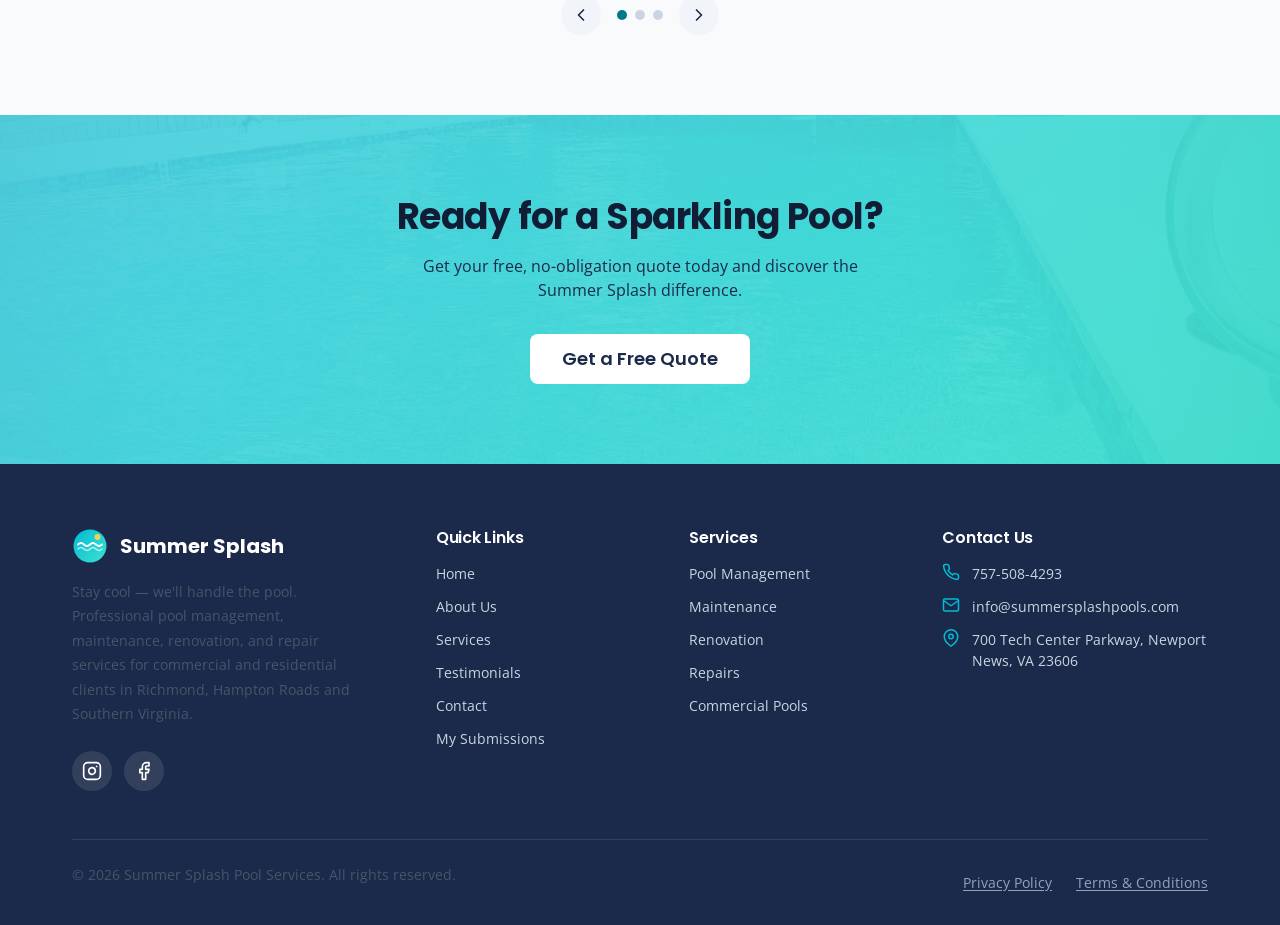
==== commit c93379b1: "Apply client info, real photos and team headshots - Real Summer Splash contact details, hours, servi" ====
--- a/index.html
+++ b/index.html
@@ -4,14 +4,14 @@
   <meta charset="UTF-8">
   <meta name="viewport" content="width=device-width, initial-scale=1.0">
   <title>Summer Splash Pool Services – Professional Pool Management & Maintenance</title>
-  <meta name="description" content="Summer Splash provides professional pool management, maintenance, renovation, and repair services for commercial and residential clients in Florida.">
+  <meta name="description" content="Summer Splash provides professional pool management, maintenance, renovation, and repair services for commercial and residential clients in Richmond, Hampton Roads and Southern Virginia.">
 
   <!-- Open Graph -->
   <meta property="og:type" content="website">
   <meta property="og:title" content="Summer Splash Pool Services – Professional Pool Management & Maintenance">
-  <meta property="og:description" content="Summer Splash provides professional pool management, maintenance, renovation, and repair services for commercial and residential clients in Florida.">
-  <meta property="og:url" content="https://summersplash.com/">
-  <meta property="og:image" content="https://summersplash.com/assets/og-image.jpg">
+  <meta property="og:description" content="Summer Splash provides professional pool management, maintenance, renovation, and repair services for commercial and residential clients in Richmond, Hampton Roads and Southern Virginia.">
+  <meta property="og:url" content="https://www.summersplashpools.com/">
+  <meta property="og:image" content="https://kopi111.github.io/summer-splash/assets/og-image.jpg">
   <meta property="og:site_name" content="Summer Splash Pool Services">
 
   <!-- Fonts -->
@@ -46,10 +46,10 @@
         <div class="hero__bg" aria-hidden="true"></div>
         <div class="container hero__content">
           <h1 class="hero__title">Dive Into <span>Crystal Clear</span> Pool Care</h1>
-          <p class="hero__text">Florida's trusted pool experts. We manage, maintain, renovate, and repair pools for homes and businesses — so you can just enjoy the water.</p>
+          <p class="hero__text">Stay cool — we'll handle the pool. Serving Richmond and Hampton Roads, we manage, maintain, renovate, and repair pools for homes and businesses — so you can just enjoy the water.</p>
           <div class="hero__actions">
             <a href="contact.html" class="btn btn--cta btn--lg">Get a Free Quote</a>
-            <a href="services.html" class="btn btn--secondary btn--lg" style="border-color: rgba(255,255,255,0.6); color: #fff;">Explore Services</a>
+            <a href="services.html" class="btn btn--secondary btn--on-dark btn--lg">Explore Services</a>
           </div>
         </div>
         <svg class="hero__wave" viewBox="0 0 1440 100" preserveAspectRatio="none" aria-hidden="true">
@@ -61,21 +61,21 @@
       <section class="stats section--sm">
         <div class="container">
           <div class="stats__grid">
-            <div class="stats__item animate-on-scroll">
-              <h3>500+</h3>
+            <div class="stats__item">
+              <h3>150+</h3>
               <p>Pools Serviced</p>
             </div>
-            <div class="stats__item animate-on-scroll animate-delay-1">
-              <h3>15+</h3>
+            <div class="stats__item">
+              <h3>14+</h3>
               <p>Years Experience</p>
             </div>
-            <div class="stats__item animate-on-scroll animate-delay-2">
+            <div class="stats__item">
               <h3>98%</h3>
               <p>Client Satisfaction</p>
             </div>
-            <div class="stats__item animate-on-scroll animate-delay-3">
-              <h3>24/7</h3>
-              <p>Emergency Service</p>
+            <div class="stats__item">
+              <h3>CPO</h3>
+              <p>Certified Pool Operators</p>
             </div>
           </div>
         </div>
@@ -85,37 +85,36 @@
       <section class="section section--gray services-preview">
         <div class="container">
           <div class="section-header">
-            <span class="label">What We Do</span>
             <h2>Our Pool Services</h2>
             <p>From routine maintenance to complete renovations, we keep your pool in perfect condition year-round.</p>
           </div>
           <div class="services-grid">
-            <a href="services.html" class="service-tile animate-on-scroll">
-              <img src="https://images.unsplash.com/photo-1530549387789-4c1017266635?w=600&q=80" alt="Lifeguard at a commercial swimming pool" loading="lazy" width="600" height="400">
+            <a href="services.html#commercial" class="service-tile animate-on-scroll">
+              <img src="assets/photos/lifeguard-on-duty.jpg" alt="A Summer Splash lifeguard on duty at a community pool" loading="lazy" width="1000" height="747">
               <div class="service-tile__overlay">
                 <h3>Management</h3>
                 <p>Full-service pool management for commercial facilities.</p>
               </div>
             </a>
-            <a href="services.html" class="service-tile animate-on-scroll animate-delay-1">
-              <img src="https://images.unsplash.com/photo-1572331165267-854da2b021b1?w=600&q=80" alt="Pool maintenance technician cleaning a pool" loading="lazy" width="600" height="400">
+            <a href="services.html#residential" class="service-tile animate-on-scroll animate-delay-1">
+              <img src="assets/photos/pool-waterfront-morning.jpg" alt="A residential pool kept clear by weekly maintenance" loading="lazy" width="576" height="430">
               <div class="service-tile__overlay">
                 <h3>Maintenance</h3>
                 <p>Scheduled cleaning and chemical balancing services.</p>
               </div>
             </a>
-            <a href="services.html" class="service-tile animate-on-scroll animate-delay-2">
-              <img src="https://images.unsplash.com/photo-1504309092620-4d0ec726efa4?w=600&q=80" alt="Pool renovation construction work in progress" loading="lazy" width="600" height="400">
+            <a href="services.html#residential" class="service-tile animate-on-scroll animate-delay-2">
+              <img src="assets/photos/pool-spa-stamped-deck.jpg" alt="A renovated pool and spa with a new stamped concrete deck" loading="lazy" width="1024" height="768">
               <div class="service-tile__overlay">
                 <h3>Renovation</h3>
                 <p>Modern upgrades, resurfacing, and complete redesigns.</p>
               </div>
             </a>
-            <a href="services.html" class="service-tile animate-on-scroll animate-delay-3">
-              <img src="https://images.unsplash.com/photo-1585704032915-c3400ca199e7?w=600&q=80" alt="Pool pump and repair equipment" loading="lazy" width="600" height="400">
+            <a href="services.html#commercial" class="service-tile animate-on-scroll animate-delay-3">
+              <img src="assets/photos/repair-waterline-detail.jpg" alt="A Summer Splash technician repairing a pool wall at the waterline" loading="lazy" width="645" height="522">
               <div class="service-tile__overlay">
                 <h3>Repairs</h3>
-                <p>Fast, reliable 24/7 emergency repair services.</p>
+                <p>Repairs plus compliance and health inspection preparation.</p>
               </div>
             </a>
           </div>
@@ -127,23 +126,22 @@
         <div class="container">
           <div class="why-us-split">
             <div class="why-us-split__image animate-on-scroll">
-              <img src="https://images.unsplash.com/photo-1575429198097-0414ec08e8cd?w=800&q=80" alt="Beautiful crystal clear residential pool at sunset" loading="lazy" width="800" height="600">
+              <img src="assets/photos/pool-tiled-backyard.jpg" alt="A backyard pool with a blue glass tile waterline" loading="lazy" width="1024" height="768">
             </div>
             <div class="why-us-split__content">
-              <span class="label">Why Summer Splash</span>
               <h2>Why Choose Us</h2>
-              <p style="margin-bottom: var(--space-8); color: var(--color-gray-500);">We combine industry expertise with a genuine passion for pool care.</p>
+              <p class="text-lead mb-8">We combine industry expertise with a genuine passion for pool care.</p>
               <div class="why-us__list">
-                <div class="why-us__item animate-on-scroll">
+                <div class="why-us__item">
                   <div class="why-us__icon">
                     <svg width="24" height="24" viewBox="0 0 24 24" fill="none" stroke="currentColor" stroke-width="2" stroke-linecap="round" stroke-linejoin="round"><path d="M22 11.08V12a10 10 0 1 1-5.93-9.14"/><polyline points="22 4 12 14.01 9 11.01"/></svg>
                   </div>
                   <div class="why-us__content">
-                    <h3>Licensed & Insured</h3>
-                    <p>Fully certified pool operators with comprehensive liability coverage.</p>
-                  </div>
-                </div>
-                <div class="why-us__item animate-on-scroll animate-delay-1">
+                    <h3>Certified Professionals</h3>
+                    <p>Certified Pool Operators (CPO) and Advanced Service Technicians (AST).</p>
+                  </div>
+                </div>
+                <div class="why-us__item">
                   <div class="why-us__icon">
                     <svg width="24" height="24" viewBox="0 0 24 24" fill="none" stroke="currentColor" stroke-width="2" stroke-linecap="round" stroke-linejoin="round"><circle cx="12" cy="12" r="10"/><polyline points="12 6 12 12 16 14"/></svg>
                   </div>
@@ -152,16 +150,16 @@
                     <p>Consistent scheduling you can depend on, every single week.</p>
                   </div>
                 </div>
-                <div class="why-us__item animate-on-scroll animate-delay-2">
+                <div class="why-us__item">
                   <div class="why-us__icon">
                     <svg width="24" height="24" viewBox="0 0 24 24" fill="none" stroke="currentColor" stroke-width="2" stroke-linecap="round" stroke-linejoin="round"><path d="M17 21v-2a4 4 0 0 0-4-4H5a4 4 0 0 0-4 4v2"/><circle cx="9" cy="7" r="4"/><path d="M23 21v-2a4 4 0 0 0-3-3.87"/><path d="M16 3.13a4 4 0 0 1 0 7.75"/></svg>
                   </div>
                   <div class="why-us__content">
                     <h3>Experienced Team</h3>
-                    <p>15+ years across commercial and residential pool services.</p>
-                  </div>
-                </div>
-                <div class="why-us__item animate-on-scroll animate-delay-3">
+                    <p>14+ years across commercial and residential pool services.</p>
+                  </div>
+                </div>
+                <div class="why-us__item">
                   <div class="why-us__icon">
                     <svg width="24" height="24" viewBox="0 0 24 24" fill="none" stroke="currentColor" stroke-width="2" stroke-linecap="round" stroke-linejoin="round"><line x1="12" y1="1" x2="12" y2="23"/><path d="M17 5H9.5a3.5 3.5 0 0 0 0 7h5a3.5 3.5 0 0 1 0 7H6"/></svg>
                   </div>
@@ -179,11 +177,11 @@
       <!-- Gallery Strip -->
       <section class="gallery-strip" aria-label="Pool gallery">
         <div class="gallery-strip__track">
-          <img src="https://images.unsplash.com/photo-1562844282-8db96e3e0a2a?w=500&q=80" alt="Pool tile work close up" loading="lazy" width="500" height="300">
-          <img src="https://images.unsplash.com/photo-1600596542815-ffad4c1539a9?w=500&q=80" alt="Beautiful residential pool" loading="lazy" width="500" height="300">
-          <img src="https://images.unsplash.com/photo-1519643381401-22c77e60520e?w=500&q=80" alt="Luxury resort pool" loading="lazy" width="500" height="300">
-          <img src="https://images.unsplash.com/photo-1581578017093-cd30fce4eeb7?w=500&q=80" alt="Pool repair equipment" loading="lazy" width="500" height="300">
-          <img src="https://images.unsplash.com/photo-1507525428034-b723cf961d3e?w=500&q=80" alt="Tropical pool setting" loading="lazy" width="500" height="300">
+          <img src="assets/photos/pool-spa-mosaic.jpg" alt="A spa finished in blue glass mosaic tile" loading="lazy" width="1024" height="966">
+          <img src="assets/photos/renovation-crew-resurfacing.jpg" alt="The Summer Splash crew resurfacing a drained pool" loading="lazy" width="1024" height="768">
+          <img src="assets/photos/community-pool-lap-lanes.jpg" alt="A community pool with lap lanes ready for the season" loading="lazy" width="1600" height="1200">
+          <img src="assets/photos/team-summer-outing.jpg" alt="The Summer Splash team on a summer outing" loading="lazy" width="1400" height="933">
+          <img src="assets/photos/winter-safety-cover.jpg" alt="A safety cover fitted over a residential pool for the winter" loading="lazy" width="1024" height="768">
         </div>
       </section>
 
@@ -191,7 +189,6 @@
       <section class="section section--gray">
         <div class="container">
           <div class="section-header">
-            <span class="label">Testimonials</span>
             <h2>What Our Clients Say</h2>
             <p>Don't just take our word for it — hear from the pool owners we serve.</p>
           </div>
@@ -210,13 +207,13 @@
         </div>
       </section>
 
-      <!-- CTA Banner -->
-      <section class="section cta-banner cta-banner--photo">
+      <!-- Closing call to action -->
+      <section class="section cta-banner">
         <div class="cta-banner__bg" aria-hidden="true"></div>
-        <div class="container" style="position:relative; z-index:1;">
+        <div class="container">
           <h2>Ready for a Sparkling Pool?</h2>
           <p>Get your free, no-obligation quote today and discover the Summer Splash difference.</p>
-          <a href="contact.html" class="btn btn--white btn--lg">Get Your Free Quote</a>
+          <a href="contact.html" class="btn btn--white btn--lg">Get a Free Quote</a>
         </div>
       </section>
     </main>
--- a/css/variables.css
+++ b/css/variables.css
@@ -15,6 +15,12 @@
   --color-yellow-dark: #FFC107;
   --color-coral: #FF7043;
   --color-coral-dark: #E64A19;
+
+  /* Ink variants — the brand hues darkened until they are legible AS TEXT on
+     white. Fills keep the vivid values above; only type and icons use these. */
+  --color-aqua-ink: #007A87;
+  --color-coral-ink: #C63C10;
+  --color-star: #D97706;
   --color-white: #FFFFFF;
   --color-gray-50: #F8FAFC;
   --color-gray-100: #F1F5F9;
@@ -34,9 +40,10 @@
   --color-accent: var(--color-turquoise);
   --color-highlight: var(--color-yellow);
   --color-cta: var(--color-coral);
-  --color-success: #22C55E;
-  --color-error: #EF4444;
+  --color-success: #15803D;
+  --color-error: #DC2626;
   --color-warning: var(--color-yellow-dark);
+  --color-focus: #00707C;
 
   /* Typography */
   --font-heading: 'Poppins', sans-serif;
@@ -52,6 +59,10 @@
   --text-4xl: 2.25rem;
   --text-5xl: 3rem;
   --text-6xl: 3.75rem;
+
+  --tracking-display: -0.025em;
+  --tracking-tight: -0.015em;
+  --tracking-label: 0.1em;
 
   --leading-tight: 1.2;
   --leading-normal: 1.5;
@@ -97,9 +108,11 @@
   --shadow-xl: 0 20px 25px -5px rgba(0, 0, 0, 0.1), 0 8px 10px -6px rgba(0, 0, 0, 0.1);
 
   /* Transitions */
-  --transition-fast: 150ms ease;
-  --transition-base: 250ms ease;
-  --transition-slow: 400ms ease;
+  --ease-out: cubic-bezier(0.16, 1, 0.3, 1);
+
+  --transition-fast: 150ms var(--ease-out);
+  --transition-base: 250ms var(--ease-out);
+  --transition-slow: 400ms var(--ease-out);
 
   /* Z-Index Scale */
   --z-dropdown: 100;
--- a/css/typography.css
+++ b/css/typography.css
@@ -13,11 +13,14 @@
   font-family: var(--font-heading);
   font-weight: var(--weight-bold);
   line-height: var(--leading-tight);
+  letter-spacing: var(--tracking-tight);
+  text-wrap: balance;
   color: var(--color-navy);
 }
 
 h1 {
   font-size: var(--text-4xl);
+  letter-spacing: var(--tracking-display);
 }
 
 h2 {
@@ -44,6 +47,7 @@
 p {
   margin-bottom: var(--space-4);
   color: var(--color-gray-600);
+  text-wrap: pretty;
 }
 
 p:last-child {
@@ -51,14 +55,14 @@
 }
 
 a:not([class]) {
-  color: var(--color-aqua-dark);
+  color: var(--color-aqua-ink);
   text-decoration: underline;
   text-underline-offset: 2px;
   transition: color var(--transition-fast);
 }
 
 a:not([class]):hover {
-  color: var(--color-aqua);
+  color: var(--color-aqua-ink);
 }
 
 a:not([class]):focus-visible {
@@ -79,6 +83,18 @@
   font-size: var(--text-lg);
   line-height: var(--leading-relaxed);
   color: var(--color-gray-500);
+  max-width: 68ch;
+}
+
+/* The one eyebrow that earns its place: it labels a field, not a heading. */
+.label {
+  display: inline-block;
+  font-family: var(--font-heading);
+  font-size: var(--text-sm);
+  font-weight: var(--weight-semibold);
+  text-transform: uppercase;
+  letter-spacing: var(--tracking-label);
+  color: var(--color-aqua-ink);
 }
 
 @media (min-width: 768px) {
--- a/css/layout.css
+++ b/css/layout.css
@@ -35,7 +35,7 @@
   max-width: var(--container-2xl);
 }
 
-.section {
+:where(.section) {
   padding-block: var(--space-16);
 }
 
@@ -81,14 +81,29 @@
 }
 
 .section-header .label {
-  display: inline-block;
-  font-family: var(--font-heading);
-  font-size: var(--text-sm);
-  font-weight: var(--weight-semibold);
-  text-transform: uppercase;
-  letter-spacing: 0.1em;
-  color: var(--color-aqua);
   margin-bottom: var(--space-2);
+}
+
+/* Shared banner for every page below the home page. */
+.page-hero {
+  position: relative;
+  margin-top: var(--header-height);
+  padding-block: var(--space-16);
+  background: linear-gradient(135deg, var(--color-navy) 0%, var(--color-navy-light) 100%);
+  color: var(--color-white);
+  text-align: center;
+}
+
+.page-hero h1 {
+  color: var(--color-white);
+  margin-bottom: var(--space-4);
+}
+
+.page-hero p {
+  max-width: 62ch;
+  margin-inline: auto;
+  font-size: var(--text-xl);
+  color: var(--color-gray-300);
 }
 
 /* Grid Helpers */
@@ -128,12 +143,20 @@
     grid-template-columns: repeat(2, 1fr);
   }
 
-  .section {
+  :where(.section) {
     padding-block: var(--space-20);
+  }
+
+  .section--sm {
+    padding-block: var(--space-12);
   }
 
   .section--lg {
     padding-block: var(--space-24);
+  }
+
+  .page-hero {
+    padding-block: var(--space-20);
   }
 }
 
--- a/css/utilities.css
+++ b/css/utilities.css
@@ -32,6 +32,7 @@
 .flex { display: flex; }
 .flex-center {
   display: flex;
+  flex-wrap: wrap;
   align-items: center;
   justify-content: center;
 }
@@ -49,8 +50,16 @@
 /* Scroll Animations */
 .animate-on-scroll {
   opacity: 0;
-  transform: translateY(24px);
-  transition: opacity 0.6s ease, transform 0.6s ease;
+  transform: translateY(12px);
+  transition: opacity var(--transition-slow), transform var(--transition-slow);
+}
+
+/* Without scripting the observer never fires, so content must start visible. */
+@media (scripting: none) {
+  .animate-on-scroll {
+    opacity: 1;
+    transform: none;
+  }
 }
 
 .animate-on-scroll.is-visible {
@@ -63,10 +72,20 @@
 .animate-on-scroll.animate-delay-3 { transition-delay: 0.3s; }
 .animate-on-scroll.animate-delay-4 { transition-delay: 0.4s; }
 
-/* Focus Visible */
+/* Focus Visible — a light halo behind the ring keeps it legible on photography */
 :focus-visible {
-  outline: 2px solid var(--color-aqua);
+  outline: 2px solid var(--color-focus);
   outline-offset: 2px;
+  box-shadow: 0 0 0 4px rgba(255, 255, 255, 0.9);
+}
+
+.hero :focus-visible,
+.page-hero :focus-visible,
+.section--navy :focus-visible,
+.footer :focus-visible,
+.cta-banner :focus-visible {
+  outline-color: var(--color-white);
+  box-shadow: 0 0 0 4px rgba(17, 29, 53, 0.85);
 }
 
 /* Skip Link */
@@ -86,3 +105,40 @@
 .skip-link:focus {
   top: 0;
 }
+
+/* --- Browser surfaces: the parts we did not draw still carry the design --- */
+::selection {
+  background-color: var(--color-aqua-light);
+  color: var(--color-navy-dark);
+}
+
+:root {
+  accent-color: var(--color-aqua-ink);
+  caret-color: var(--color-aqua-ink);
+  scrollbar-color: var(--color-gray-300) var(--color-gray-50);
+}
+
+::-webkit-scrollbar {
+  width: 12px;
+  height: 12px;
+}
+
+::-webkit-scrollbar-track {
+  background: var(--color-gray-50);
+}
+
+::-webkit-scrollbar-thumb {
+  background: var(--color-gray-300);
+  border: 3px solid var(--color-gray-50);
+  border-radius: var(--radius-full);
+}
+
+::-webkit-scrollbar-thumb:hover {
+  background: var(--color-gray-400);
+}
+
+/* Figures that read as measurements line up column by column. */
+.tabular {
+  font-variant-numeric: tabular-nums;
+  font-feature-settings: 'tnum' 1;
+}
--- a/css/components.css
+++ b/css/components.css
@@ -25,11 +25,41 @@
 
 .btn:active {
   transform: translateY(0);
+  box-shadow: var(--shadow-sm);
+}
+
+.btn:disabled,
+.btn[aria-disabled="true"] {
+  background-color: var(--color-gray-200);
+  color: var(--color-gray-500);
+  border-color: var(--color-gray-200);
+  cursor: not-allowed;
+  transform: none;
+  box-shadow: none;
+}
+
+.btn.is-loading {
+  cursor: progress;
+  pointer-events: none;
+}
+
+.btn.is-loading::before {
+  content: '';
+  width: 1em;
+  height: 1em;
+  border: 2px solid currentColor;
+  border-top-color: transparent;
+  border-radius: var(--radius-full);
+  animation: btn-spin 700ms linear infinite;
+}
+
+@keyframes btn-spin {
+  to { transform: rotate(360deg); }
 }
 
 .btn--primary {
   background-color: var(--color-aqua);
-  color: var(--color-white);
+  color: var(--color-navy);
 }
 
 .btn--primary:hover {
@@ -38,22 +68,34 @@
 
 .btn--secondary {
   background-color: transparent;
-  color: var(--color-aqua);
-  border: 2px solid var(--color-aqua);
+  color: var(--color-aqua-ink);
+  border: 2px solid currentColor;
 }
 
 .btn--secondary:hover {
   background-color: var(--color-aqua);
+  color: var(--color-navy);
+}
+
+.btn--on-dark {
   color: var(--color-white);
+  border-color: rgba(255, 255, 255, 0.65);
+}
+
+.btn--on-dark:hover {
+  background-color: var(--color-white);
+  color: var(--color-navy);
+  border-color: var(--color-white);
 }
 
 .btn--cta {
   background-color: var(--color-coral);
-  color: var(--color-white);
+  color: var(--color-navy);
 }
 
 .btn--cta:hover {
   background-color: var(--color-coral-dark);
+  color: var(--color-white);
 }
 
 .btn--white {
@@ -68,6 +110,10 @@
 .btn--lg {
   padding: var(--space-4) var(--space-8);
   font-size: var(--text-lg);
+}
+
+.btn--block {
+  width: 100%;
 }
 
 .btn--sm {
@@ -139,12 +185,13 @@
   transition: border-color var(--transition-fast), box-shadow var(--transition-fast);
 }
 
-.form-input:focus,
-.form-textarea:focus,
-.form-select:focus {
-  outline: none;
-  border-color: var(--color-aqua);
-  box-shadow: 0 0 0 3px rgba(0, 188, 212, 0.15);
+.form-input:focus-visible,
+.form-textarea:focus-visible,
+.form-select:focus-visible {
+  outline: 2px solid var(--color-focus);
+  outline-offset: 0;
+  border-color: var(--color-focus);
+  box-shadow: 0 0 0 4px rgba(0, 112, 124, 0.16);
 }
 
 .form-input.is-error,
@@ -180,7 +227,7 @@
   height: 18px;
   margin-top: 2px;
   flex-shrink: 0;
-  accent-color: var(--color-aqua);
+  accent-color: var(--color-aqua-ink);
 }
 
 /* --- Modal --- */
@@ -271,19 +318,64 @@
 }
 
 .badge--aqua {
-  background-color: rgba(0, 188, 212, 0.1);
-  color: var(--color-aqua-dark);
+  background-color: rgba(0, 188, 212, 0.12);
+  color: var(--color-aqua-ink);
 }
 
 .badge--coral {
-  background-color: rgba(255, 112, 67, 0.1);
-  color: var(--color-coral-dark);
+  background-color: rgba(255, 112, 67, 0.14);
+  color: var(--color-coral-ink);
 }
 
 /* --- Star Rating --- */
 .stars {
   display: inline-flex;
   gap: 2px;
-  color: var(--color-yellow);
   font-size: var(--text-lg);
-}
+  line-height: 1;
+  color: var(--color-star);
+}
+
+.stars__off {
+  color: var(--color-gray-300);
+}
+
+/* --- Closing call to action --- */
+.cta-banner {
+  position: relative;
+  overflow: hidden;
+  text-align: center;
+  color: var(--color-navy-dark);
+}
+
+.cta-banner__bg {
+  position: absolute;
+  inset: 0;
+  background-image: url('../assets/photos/pool-tiled-backyard.jpg');
+  background-size: cover;
+  background-position: center;
+}
+
+.cta-banner__bg::after {
+  content: '';
+  position: absolute;
+  inset: 0;
+  background: linear-gradient(135deg, var(--color-aqua-light) 0%, var(--color-turquoise) 100%);
+  opacity: 0.94;
+}
+
+.cta-banner .container {
+  position: relative;
+}
+
+.cta-banner h2 {
+  color: var(--color-navy-dark);
+  margin-bottom: var(--space-4);
+}
+
+.cta-banner p {
+  color: var(--color-navy);
+  max-width: 52ch;
+  margin-inline: auto;
+  margin-bottom: var(--space-8);
+}
--- a/css/header.css
+++ b/css/header.css
@@ -92,12 +92,19 @@
 
 .nav__link:hover,
 .nav__link.is-active {
-  color: var(--color-aqua);
+  color: var(--color-aqua-ink);
   background-color: rgba(0, 188, 212, 0.05);
 }
 
 .nav__cta {
-  margin-top: var(--space-4);
+  margin-top: var(--space-6);
+  padding-inline: var(--space-4);
+}
+
+.nav__cta .btn {
+  width: 100%;
+  padding-block: var(--space-4);
+  font-size: var(--text-lg);
 }
 
 /* Hamburger */
@@ -106,9 +113,10 @@
   flex-direction: column;
   justify-content: center;
   gap: 5px;
-  width: 28px;
-  height: 28px;
-  padding: 0;
+  width: 44px;
+  height: 44px;
+  padding: 8px;
+  margin-right: -8px;
   z-index: var(--z-sticky);
 }
 
@@ -167,5 +175,12 @@
   .nav__cta {
     margin-top: 0;
     margin-left: var(--space-3);
+    padding-inline: 0;
+  }
+
+  .nav__cta .btn {
+    width: auto;
+    padding-block: var(--space-3);
+    font-size: var(--text-base);
   }
 }
--- a/css/footer.css
+++ b/css/footer.css
@@ -150,3 +150,15 @@
     text-align: left;
   }
 }
+
+.footer__contact-item a {
+  color: inherit;
+  text-decoration: none;
+  transition: color var(--transition-fast);
+}
+
+.footer__contact-item a:hover {
+  color: var(--color-aqua);
+  text-decoration: underline;
+  text-underline-offset: 3px;
+}
--- a/css/home.css
+++ b/css/home.css
@@ -5,7 +5,7 @@
 /* --- Hero --- */
 .hero {
   position: relative;
-  min-height: 100vh;
+  min-height: calc(100vh - var(--header-height));
   display: flex;
   align-items: center;
   justify-content: center;
@@ -17,7 +17,7 @@
 .hero__bg {
   position: absolute;
   inset: 0;
-  background-image: url('https://images.unsplash.com/photo-1576013551627-0cc20b96c2a7?w=1920&q=85');
+  background-image: url('../assets/photos/community-pool-lap-lanes.jpg');
   background-size: cover;
   background-position: center 40%;
   opacity: 0.55;
@@ -48,17 +48,14 @@
   color: var(--color-white);
   font-size: var(--text-5xl);
   line-height: var(--leading-tight);
+  letter-spacing: var(--tracking-display);
   margin-bottom: var(--space-6);
-  text-shadow: 0 2px 20px rgba(0, 0, 0, 0.3);
+  text-shadow: 0 2px 20px rgba(0, 0, 0, 0.35);
 }
 
 .hero__title span {
-  color: var(--color-aqua-light);
-  display: inline;
-  background: linear-gradient(135deg, var(--color-aqua-light), var(--color-turquoise));
-  -webkit-background-clip: text;
-  -webkit-text-fill-color: transparent;
-  background-clip: text;
+  color: var(--color-turquoise);
+  white-space: nowrap;
 }
 
 .hero__text {
@@ -126,7 +123,8 @@
 
 .stats__item h3 {
   font-size: var(--text-3xl);
-  color: var(--color-aqua);
+  font-variant-numeric: tabular-nums;
+  color: var(--color-aqua-ink);
   margin-bottom: var(--space-1);
 }
 
@@ -255,7 +253,7 @@
   justify-content: center;
   border-radius: var(--radius-lg);
   background: rgba(0, 188, 212, 0.1);
-  color: var(--color-aqua);
+  color: var(--color-aqua-ink);
 }
 
 .why-us__content h3 {
@@ -278,12 +276,18 @@
 .gallery-strip {
   overflow: hidden;
   background: var(--color-navy-dark);
-  padding-block: var(--space-2);
 }
 
 .gallery-strip__track {
   display: flex;
-  gap: var(--space-2);
+  gap: 2px;
+  overflow-x: auto;
+  scroll-snap-type: x mandatory;
+  scrollbar-width: none;
+}
+
+.gallery-strip__track::-webkit-scrollbar {
+  display: none;
 }
 
 .gallery-strip__track img {
@@ -291,8 +295,8 @@
   height: 180px;
   object-fit: cover;
   flex-shrink: 0;
-  border-radius: var(--radius-md);
-  opacity: 0.85;
+  scroll-snap-align: center;
+  opacity: 0.9;
   transition: opacity var(--transition-base), transform var(--transition-base);
 }
 
@@ -301,9 +305,16 @@
   transform: scale(1.03);
 }
 
-@media (min-width: 768px) {
+@media (min-width: 900px) {
+  .gallery-strip__track {
+    display: grid;
+    grid-template-columns: repeat(5, 1fr);
+    overflow-x: visible;
+    gap: 2px;
+  }
+
   .gallery-strip__track img {
-    width: 340px;
+    width: 100%;
     height: 220px;
   }
 }
@@ -402,46 +413,6 @@
 }
 
 .carousel__dot.is-active {
-  background: var(--color-aqua);
-}
-
-/* --- CTA Banner --- */
-.cta-banner {
-  background: linear-gradient(135deg, var(--color-aqua-dark) 0%, var(--color-turquoise) 100%);
-  text-align: center;
-}
-
-.cta-banner--photo {
-  position: relative;
-  overflow: hidden;
-  background: none;
-}
-
-.cta-banner__bg {
-  position: absolute;
-  inset: 0;
-  background-image: url('https://images.unsplash.com/photo-1519643381401-22c77e60520e?w=1600&q=80');
-  background-size: cover;
-  background-position: center;
-}
-
-.cta-banner__bg::after {
-  content: '';
-  position: absolute;
-  inset: 0;
-  background: linear-gradient(135deg, rgba(0, 151, 167, 0.88) 0%, rgba(64, 224, 208, 0.82) 100%);
-}
-
-.cta-banner h2 {
-  color: var(--color-white);
-  margin-bottom: var(--space-4);
-  font-size: var(--text-3xl);
-}
-
-.cta-banner p {
-  color: rgba(255, 255, 255, 0.9);
-  font-size: var(--text-lg);
-  margin-bottom: var(--space-8);
-  max-width: 500px;
-  margin-inline: auto;
-}
+  background: var(--color-aqua-ink);
+}
+
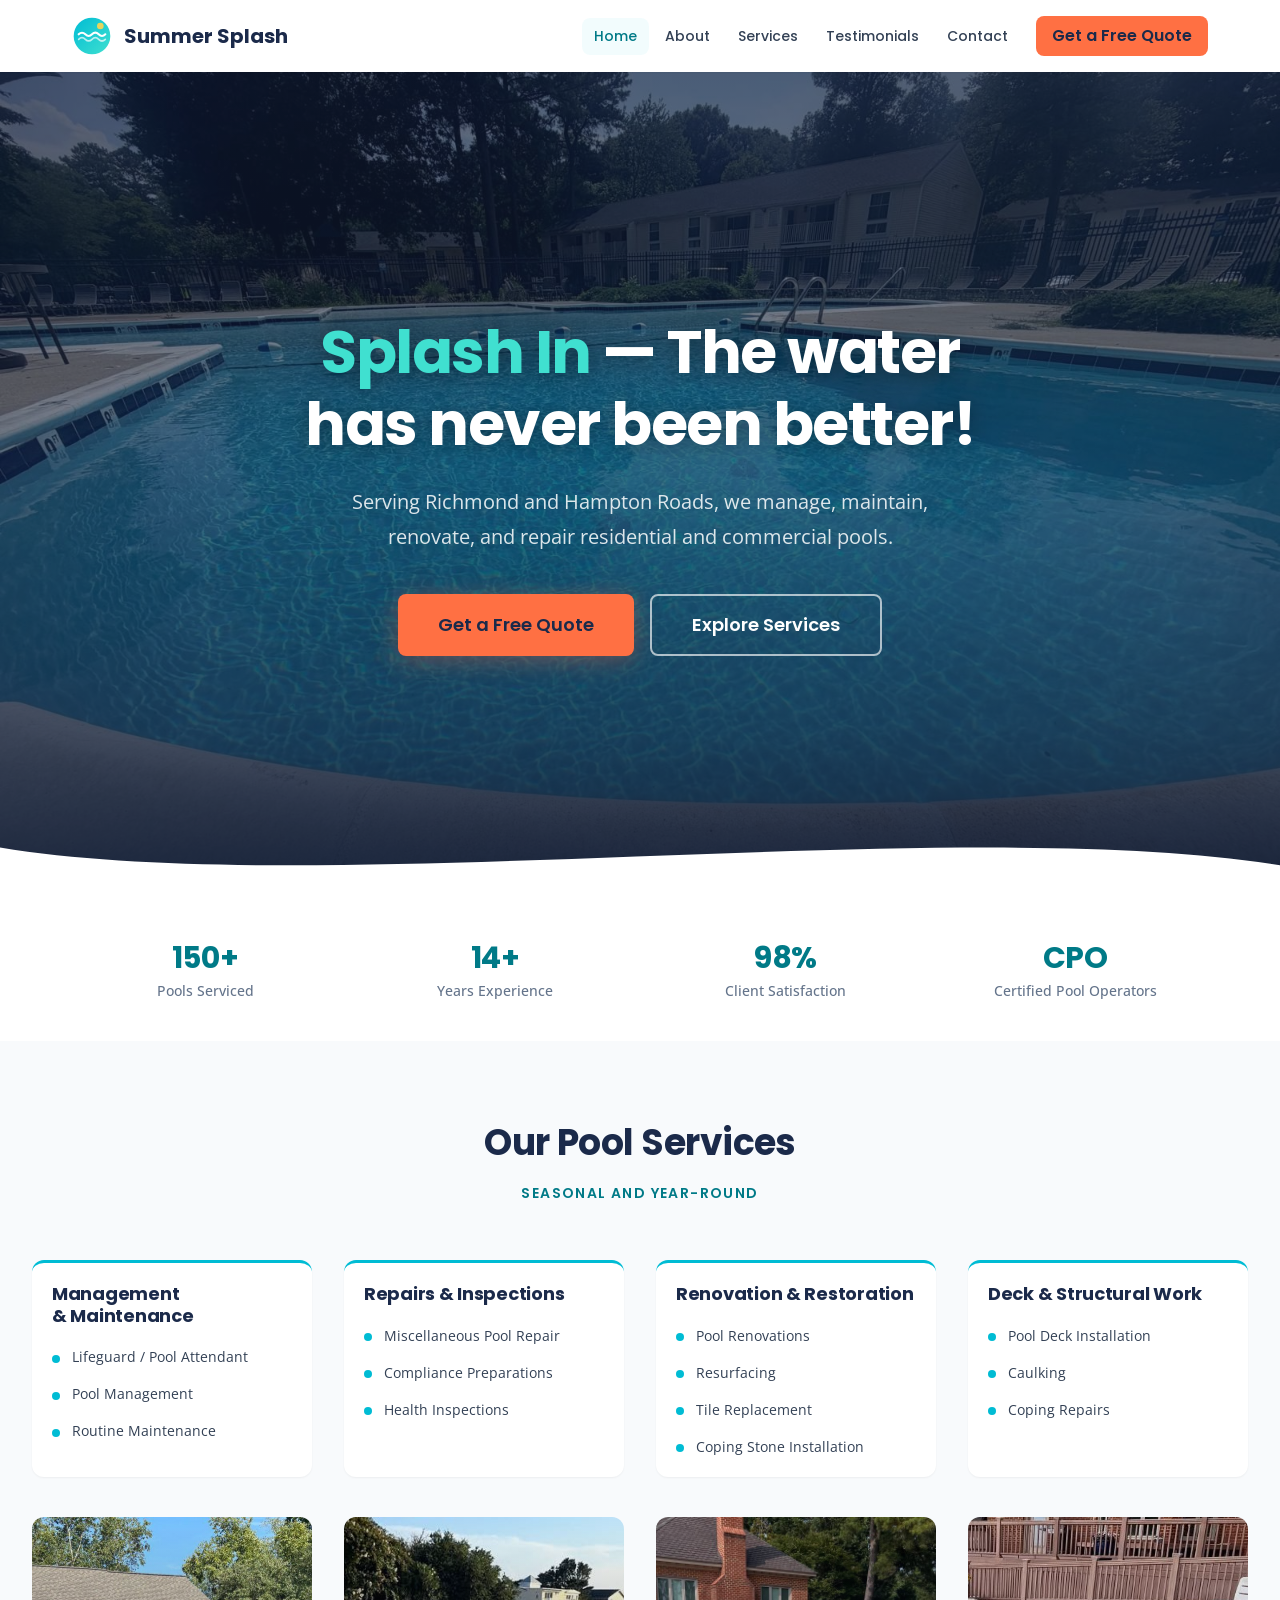
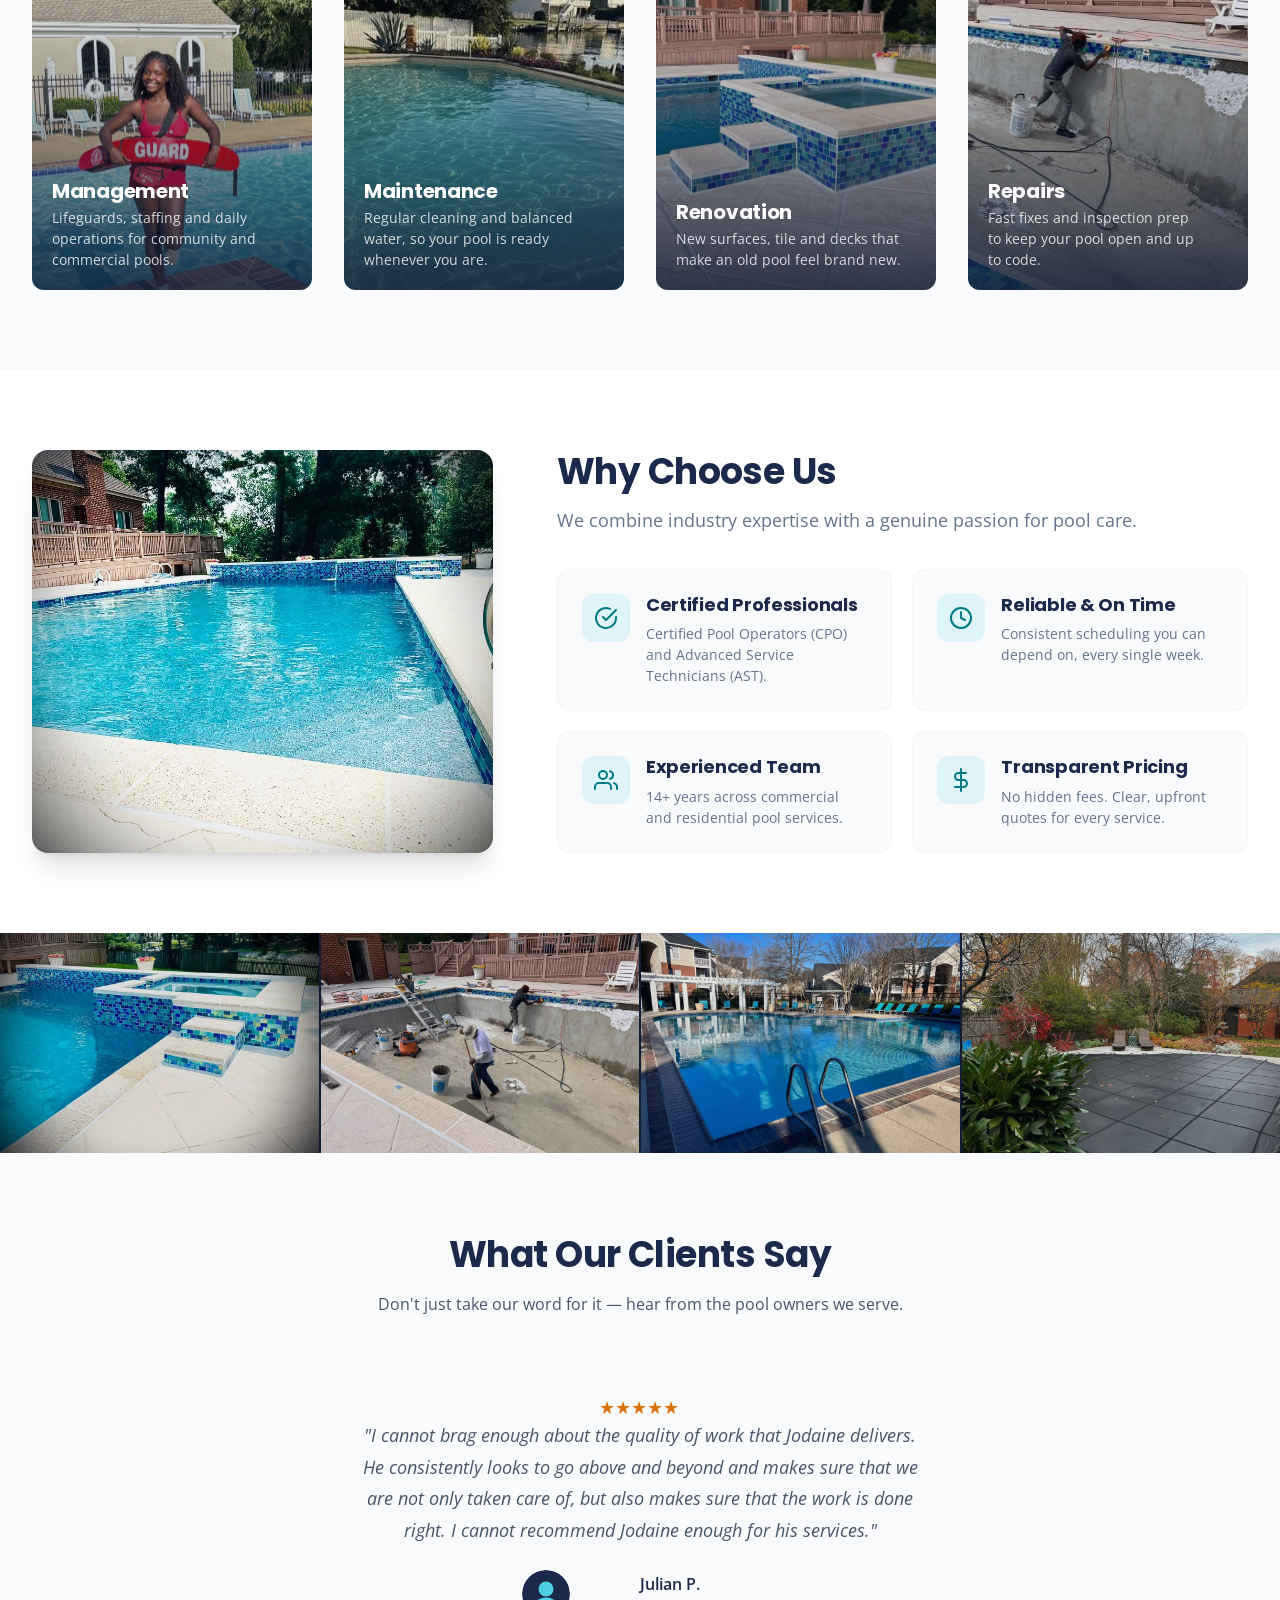
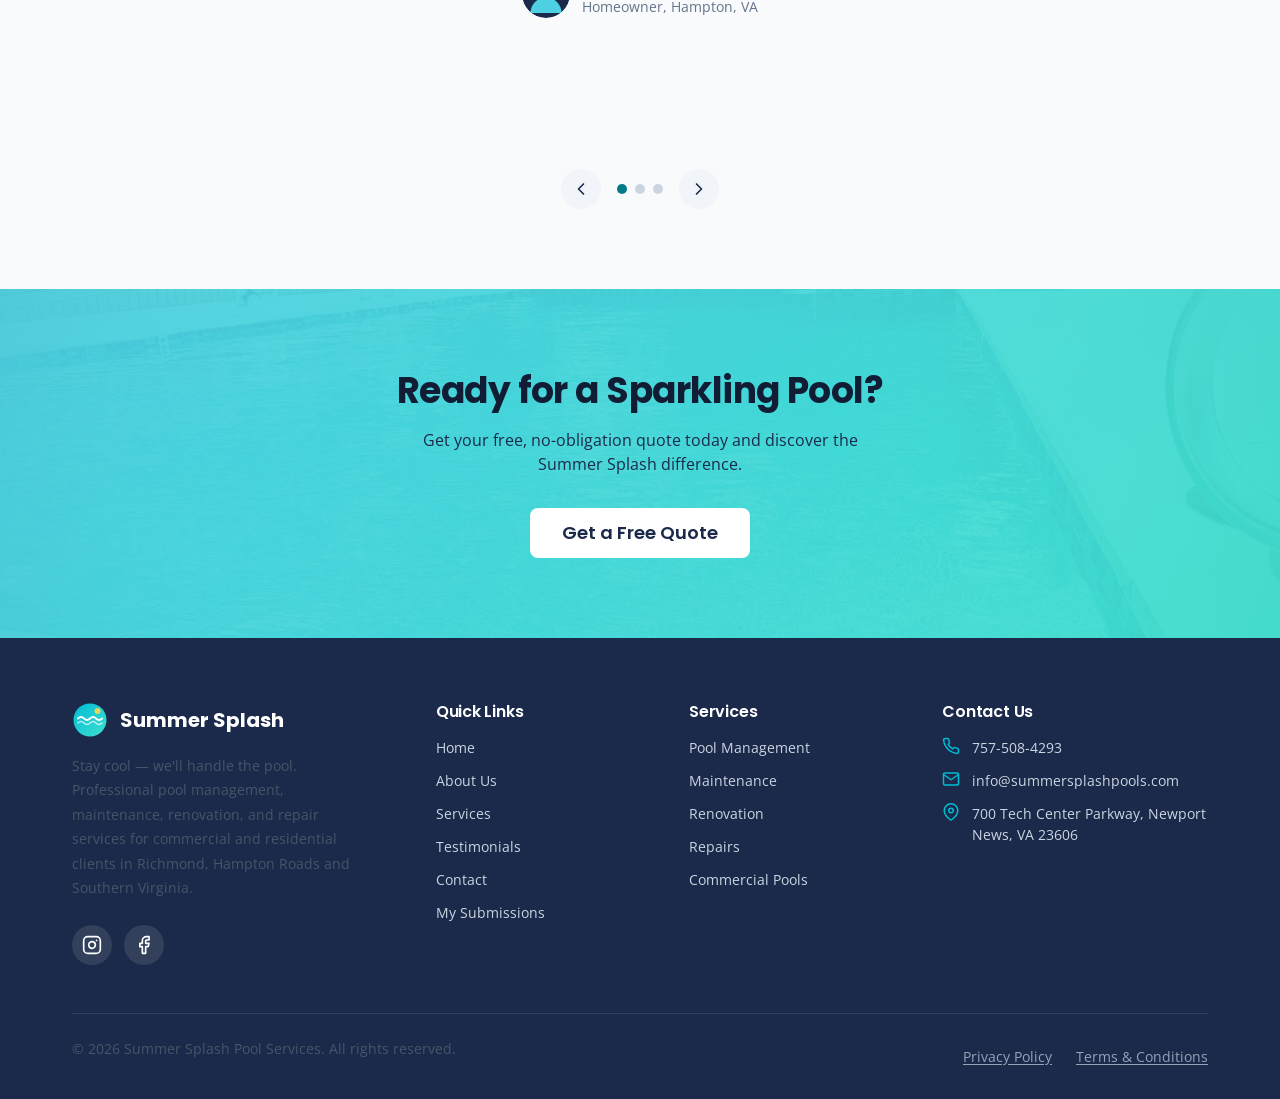
==== commit 5c74d0b9: "Refresh home copy, add services offered list, widen layout and swap in new client photos" ====
--- a/index.html
+++ b/index.html
@@ -45,8 +45,8 @@
       <section class="hero">
         <div class="hero__bg" aria-hidden="true"></div>
         <div class="container hero__content">
-          <h1 class="hero__title">Dive Into <span>Crystal Clear</span> Pool Care</h1>
-          <p class="hero__text">Stay cool — we'll handle the pool. Serving Richmond and Hampton Roads, we manage, maintain, renovate, and repair pools for homes and businesses — so you can just enjoy the water.</p>
+          <h1 class="hero__title"><span>Splash In</span> — The water has never been better!</h1>
+          <p class="hero__text">Serving Richmond and Hampton Roads, we manage, maintain, renovate, and repair residential and commercial pools.</p>
           <div class="hero__actions">
             <a href="contact.html" class="btn btn--cta btn--lg">Get a Free Quote</a>
             <a href="services.html" class="btn btn--secondary btn--on-dark btn--lg">Explore Services</a>
@@ -86,35 +86,70 @@
         <div class="container">
           <div class="section-header">
             <h2>Our Pool Services</h2>
-            <p>From routine maintenance to complete renovations, we keep your pool in perfect condition year-round.</p>
+            <p class="label">Seasonal and Year-Round</p>
+          </div>
+          <div class="services-offered">
+            <div class="services-offered__group">
+              <h3>Management &amp; Maintenance</h3>
+              <ul>
+                <li>Lifeguard / Pool Attendant</li>
+                <li>Pool Management</li>
+                <li>Routine Maintenance</li>
+              </ul>
+            </div>
+            <div class="services-offered__group">
+              <h3>Repairs &amp; Inspections</h3>
+              <ul>
+                <li>Miscellaneous Pool Repair</li>
+                <li>Compliance Preparations</li>
+                <li>Health Inspections</li>
+              </ul>
+            </div>
+            <div class="services-offered__group">
+              <h3>Renovation &amp; Restoration</h3>
+              <ul>
+                <li>Pool Renovations</li>
+                <li>Resurfacing</li>
+                <li>Tile Replacement</li>
+                <li>Coping Stone Installation</li>
+              </ul>
+            </div>
+            <div class="services-offered__group">
+              <h3>Deck &amp; Structural Work</h3>
+              <ul>
+                <li>Pool Deck Installation</li>
+                <li>Caulking</li>
+                <li>Coping Repairs</li>
+              </ul>
+            </div>
           </div>
           <div class="services-grid">
             <a href="services.html#commercial" class="service-tile animate-on-scroll">
               <img src="assets/photos/lifeguard-on-duty.jpg" alt="A Summer Splash lifeguard on duty at a community pool" loading="lazy" width="1000" height="747">
               <div class="service-tile__overlay">
                 <h3>Management</h3>
-                <p>Full-service pool management for commercial facilities.</p>
+                <p>Lifeguards, staffing and daily operations for community and commercial pools.</p>
               </div>
             </a>
             <a href="services.html#residential" class="service-tile animate-on-scroll animate-delay-1">
               <img src="assets/photos/pool-waterfront-morning.jpg" alt="A residential pool kept clear by weekly maintenance" loading="lazy" width="576" height="430">
               <div class="service-tile__overlay">
                 <h3>Maintenance</h3>
-                <p>Scheduled cleaning and chemical balancing services.</p>
+                <p>Regular cleaning and balanced water, so your pool is ready whenever you are.</p>
               </div>
             </a>
             <a href="services.html#residential" class="service-tile animate-on-scroll animate-delay-2">
               <img src="assets/photos/pool-spa-stamped-deck.jpg" alt="A renovated pool and spa with a new stamped concrete deck" loading="lazy" width="1024" height="768">
               <div class="service-tile__overlay">
                 <h3>Renovation</h3>
-                <p>Modern upgrades, resurfacing, and complete redesigns.</p>
+                <p>New surfaces, tile and decks that make an old pool feel brand new.</p>
               </div>
             </a>
             <a href="services.html#commercial" class="service-tile animate-on-scroll animate-delay-3">
               <img src="assets/photos/repair-waterline-detail.jpg" alt="A Summer Splash technician repairing a pool wall at the waterline" loading="lazy" width="645" height="522">
               <div class="service-tile__overlay">
                 <h3>Repairs</h3>
-                <p>Repairs plus compliance and health inspection preparation.</p>
+                <p>Fast fixes and inspection prep to keep your pool open and up to code.</p>
               </div>
             </a>
           </div>
@@ -179,8 +214,7 @@
         <div class="gallery-strip__track">
           <img src="assets/photos/pool-spa-mosaic.jpg" alt="A spa finished in blue glass mosaic tile" loading="lazy" width="1024" height="966">
           <img src="assets/photos/renovation-crew-resurfacing.jpg" alt="The Summer Splash crew resurfacing a drained pool" loading="lazy" width="1024" height="768">
-          <img src="assets/photos/community-pool-lap-lanes.jpg" alt="A community pool with lap lanes ready for the season" loading="lazy" width="1600" height="1200">
-          <img src="assets/photos/team-summer-outing.jpg" alt="The Summer Splash team on a summer outing" loading="lazy" width="1400" height="933">
+          <img src="assets/photos/apartment-pool-pergola.jpg" alt="An apartment community pool with a white pergola, ready for the season" loading="lazy" width="1024" height="768">
           <img src="assets/photos/winter-safety-cover.jpg" alt="A safety cover fitted over a residential pool for the winter" loading="lazy" width="1024" height="768">
         </div>
       </section>
--- a/css/layout.css
+++ b/css/layout.css
@@ -102,6 +102,7 @@
 .page-hero p {
   max-width: 62ch;
   margin-inline: auto;
+  text-wrap: balance;
   font-size: var(--text-xl);
   color: var(--color-gray-300);
 }
--- a/css/home.css
+++ b/css/home.css
@@ -140,6 +140,76 @@
   }
 }
 
+/* --- Services Offered — List Under Section Header --- */
+.services-offered {
+  display: grid;
+  grid-template-columns: 1fr;
+  gap: var(--space-8);
+  margin-bottom: var(--space-10);
+}
+
+.services-offered__group {
+  background: var(--color-white);
+  border-top: 3px solid var(--color-aqua);
+  border-radius: var(--radius-lg);
+  box-shadow: var(--shadow-sm);
+  padding: var(--space-5);
+}
+
+.services-offered__group h3 {
+  color: var(--color-navy);
+  font-size: var(--text-lg);
+  margin-bottom: var(--space-5);
+}
+
+.services-offered__group ul {
+  list-style: none;
+  margin: 0;
+  padding: 0;
+}
+
+.services-offered__group li {
+  position: relative;
+  padding-left: var(--space-5);
+  color: var(--color-gray-700);
+  font-size: var(--text-sm);
+  line-height: var(--leading-normal);
+}
+
+.services-offered__group li + li {
+  margin-top: var(--space-4);
+}
+
+.services-offered__group li::before {
+  content: "";
+  position: absolute;
+  left: 0;
+  top: 0.6em;
+  width: 8px;
+  height: 8px;
+  border-radius: var(--radius-full);
+  background: var(--color-aqua);
+}
+
+@media (min-width: 640px) {
+  .services-offered {
+    grid-template-columns: repeat(2, 1fr);
+  }
+}
+
+@media (min-width: 1024px) {
+  .services-offered {
+    grid-template-columns: repeat(4, 1fr);
+  }
+
+  .services-offered,
+  .services-grid {
+    --services-wide-width: min(1600px, 100vw - var(--space-16));
+    width: var(--services-wide-width);
+    margin-inline: calc((100% - var(--services-wide-width)) / 2);
+  }
+}
+
 /* --- Services Preview — Tile Grid --- */
 .services-grid {
   display: grid;
@@ -198,6 +268,7 @@
 @media (min-width: 1024px) {
   .services-grid {
     grid-template-columns: repeat(4, 1fr);
+    gap: var(--space-8);
   }
 
   .service-tile {
@@ -229,7 +300,7 @@
 
 .why-us-split__image img {
   width: 100%;
-  height: 480px;
+  height: 360px;
   object-fit: cover;
   display: block;
 }
@@ -268,7 +339,42 @@
 
 @media (min-width: 768px) {
   .why-us-split {
-    grid-template-columns: 1fr 1fr;
+    grid-template-columns: 2fr 3fr;
+  }
+}
+
+@media (min-width: 1024px) {
+  .why-us-split {
+    --why-us-wide-width: min(1600px, 100vw - var(--space-16));
+    width: var(--why-us-wide-width);
+    margin-inline: calc((100% - var(--why-us-wide-width)) / 2);
+    gap: var(--space-16);
+    align-items: stretch;
+  }
+
+  .why-us-split__image img {
+    height: 100%;
+    min-height: 360px;
+  }
+
+  .why-us-split__content {
+    align-self: center;
+  }
+
+  .why-us-split__content h2 {
+    margin-bottom: var(--space-3);
+  }
+
+  .why-us__list {
+    grid-template-columns: repeat(2, 1fr);
+    gap: var(--space-5);
+  }
+
+  .why-us__item {
+    padding: var(--space-6);
+    border-radius: var(--radius-lg);
+    background: var(--color-gray-50);
+    border: 1px solid var(--color-gray-100);
   }
 }
 
@@ -308,7 +414,7 @@
 @media (min-width: 900px) {
   .gallery-strip__track {
     display: grid;
-    grid-template-columns: repeat(5, 1fr);
+    grid-template-columns: repeat(4, 1fr);
     overflow-x: visible;
     gap: 2px;
   }
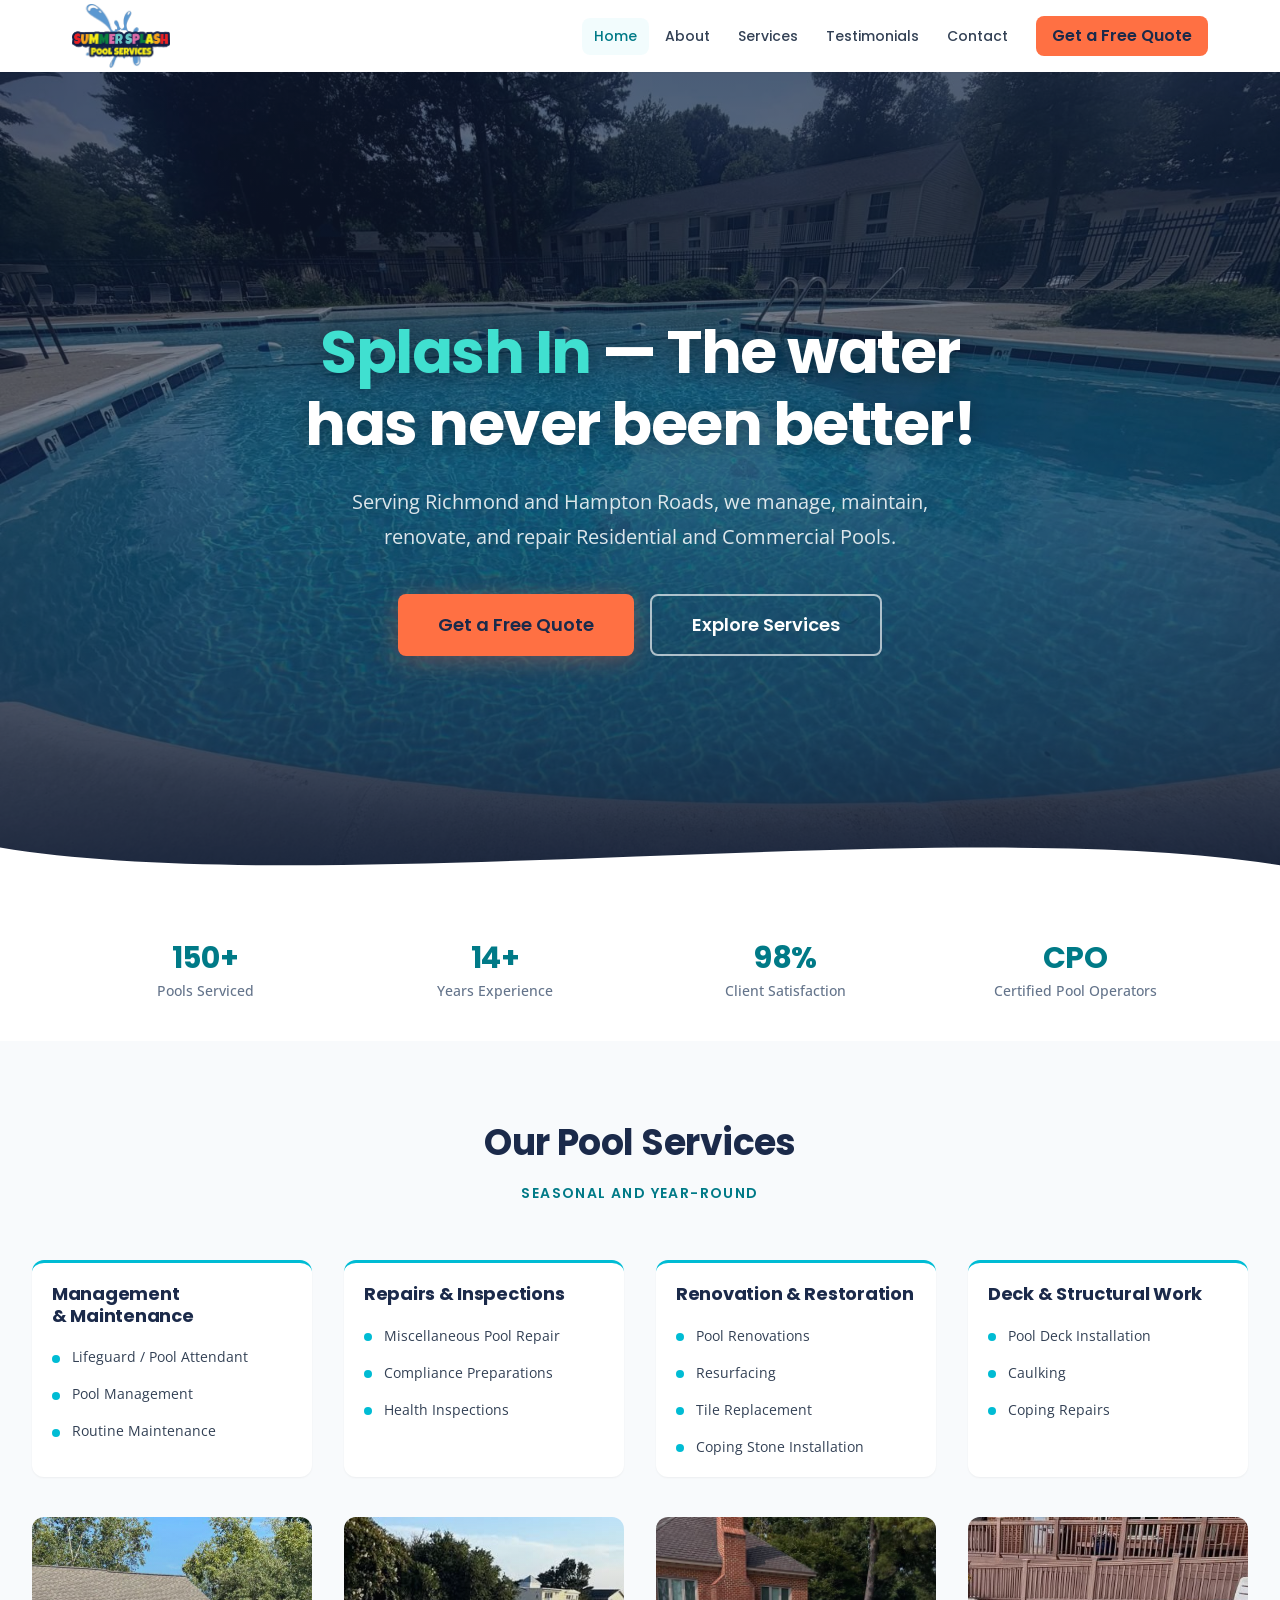
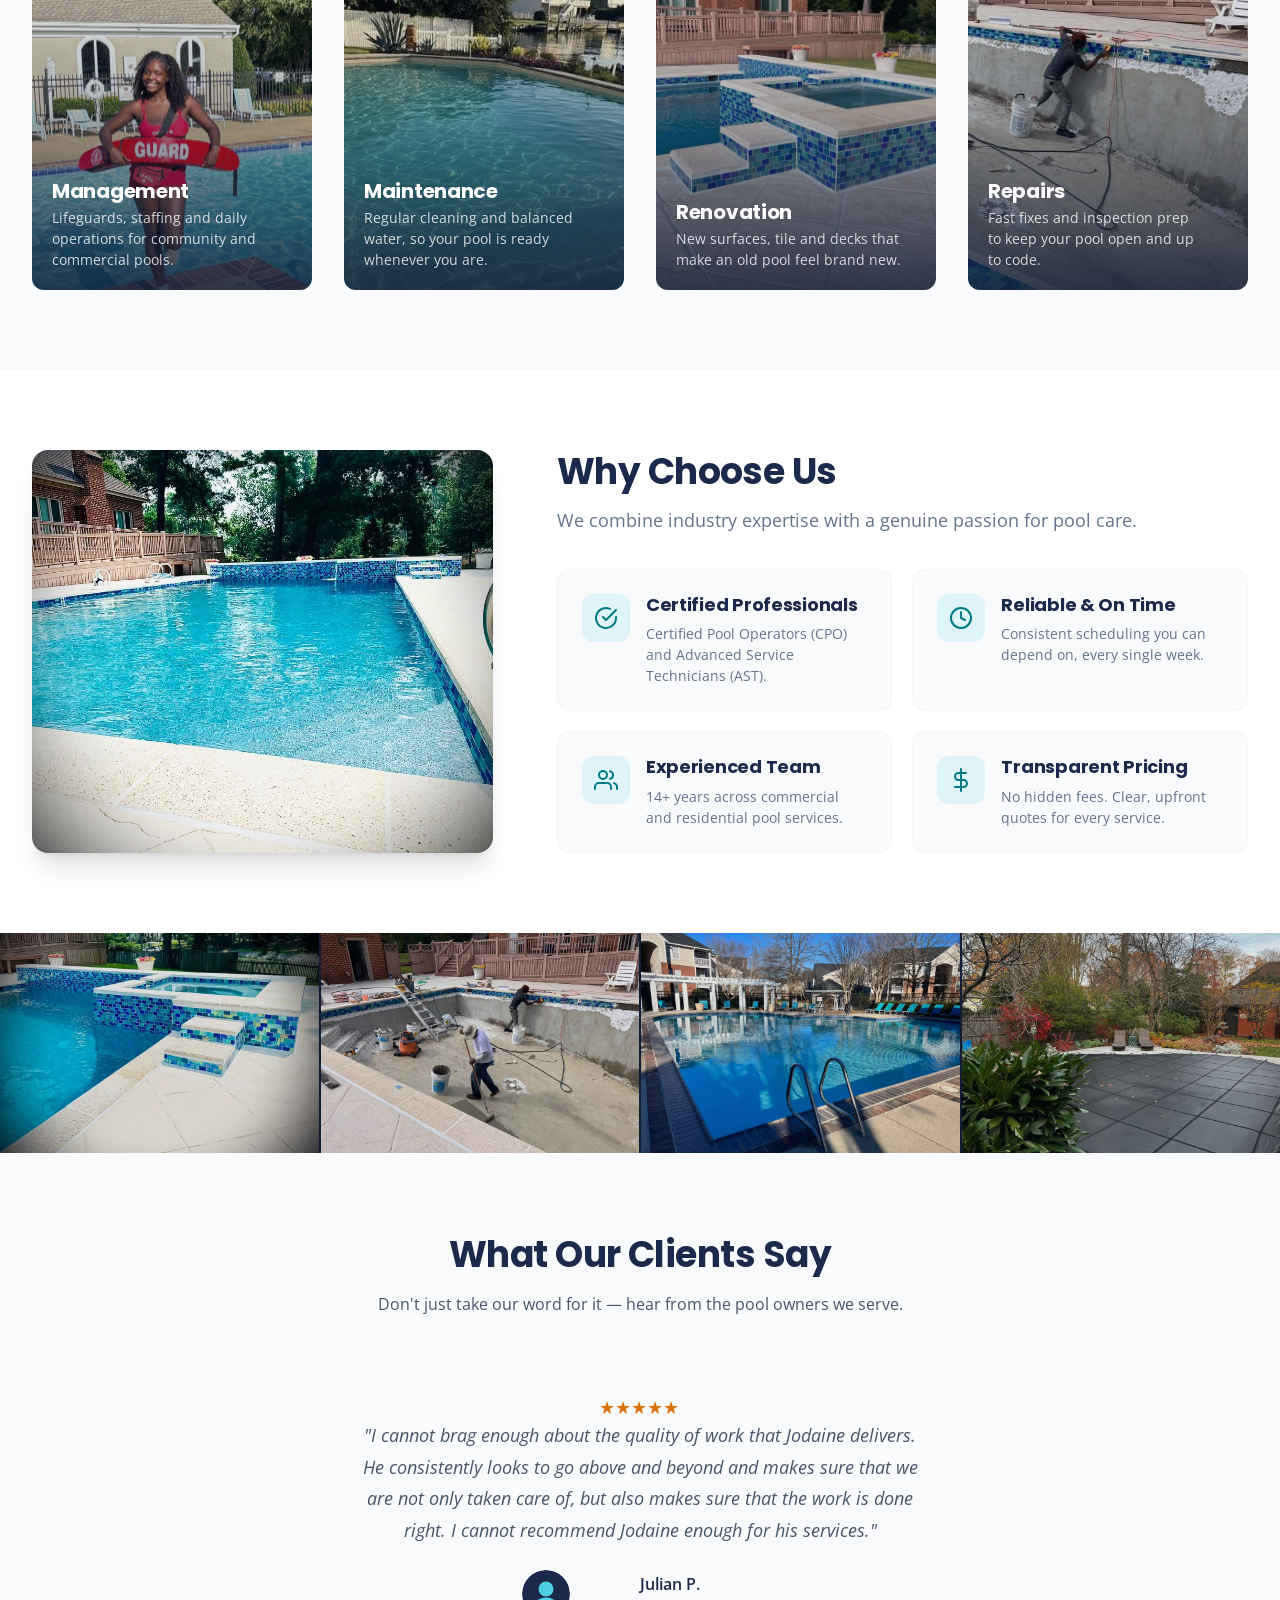
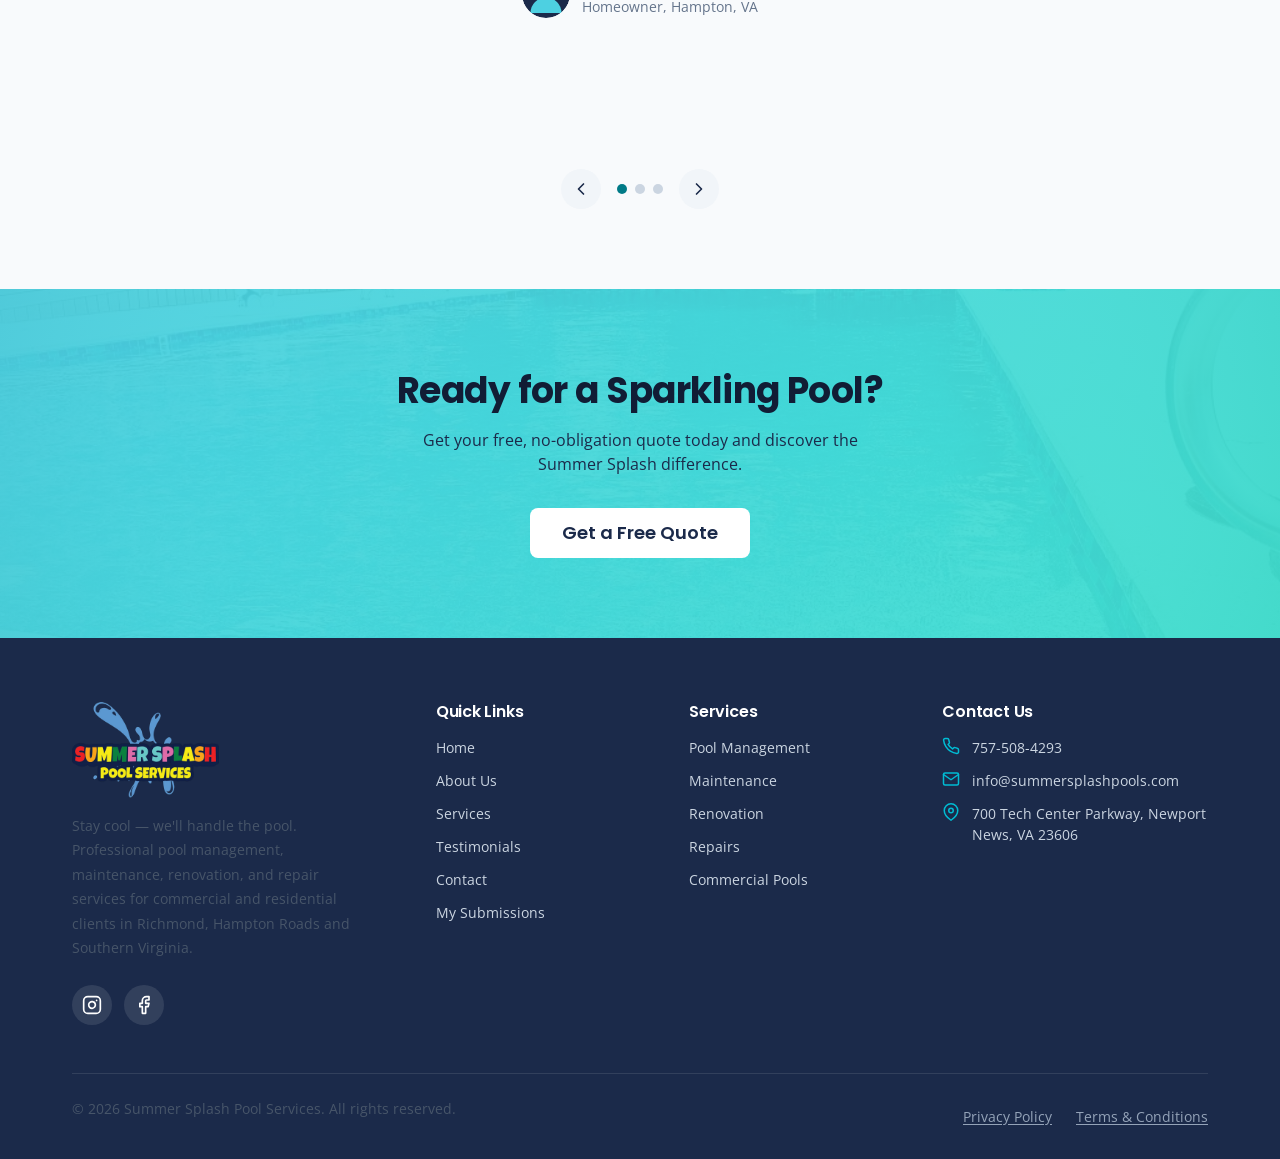
==== commit 67d77600: "New Summer Splash logo, capitalise Residential and Commercial Pools, Office contact card" ====
--- a/index.html
+++ b/index.html
@@ -46,7 +46,7 @@
         <div class="hero__bg" aria-hidden="true"></div>
         <div class="container hero__content">
           <h1 class="hero__title"><span>Splash In</span> — The water has never been better!</h1>
-          <p class="hero__text">Serving Richmond and Hampton Roads, we manage, maintain, renovate, and repair residential and commercial pools.</p>
+          <p class="hero__text">Serving Richmond and Hampton Roads, we manage, maintain, renovate, and repair Residential and Commercial Pools.</p>
           <div class="hero__actions">
             <a href="contact.html" class="btn btn--cta btn--lg">Get a Free Quote</a>
             <a href="services.html" class="btn btn--secondary btn--on-dark btn--lg">Explore Services</a>
--- a/css/header.css
+++ b/css/header.css
@@ -42,7 +42,7 @@
 }
 
 .header__logo img {
-  height: 40px;
+  height: calc(var(--header-height) - 8px);
   width: auto;
 }
 
--- a/css/footer.css
+++ b/css/footer.css
@@ -27,7 +27,8 @@
 }
 
 .footer__logo img {
-  height: 36px;
+  height: 96px;
+  width: auto;
 }
 
 .footer__logo-text {
